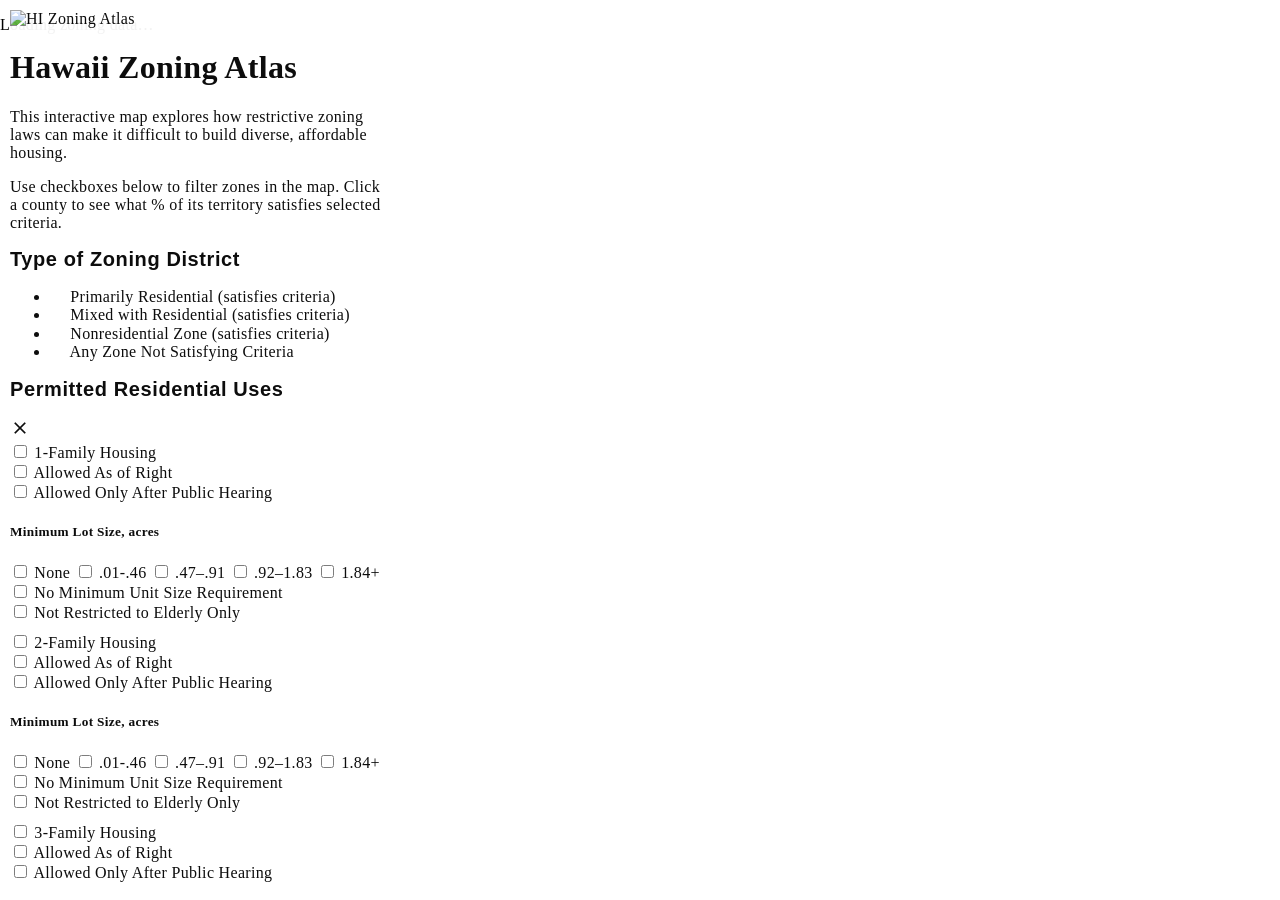
==== index.html @ 6c2a61c3 "Load map overlays only when they're turned on Also shows loading and error messages for the zoning d" ====
<!DOCTYPE html>
<html>

<head>
	<meta charset="utf-8" />
	<meta name="viewport" content="width=device-width, initial-scale=1.0" />
	<title>Hawaii Zoning Atlas</title>
	<meta name="description"
		content="This interactive map explores how restrictive zoning laws can make it difficult to build diverse, affordable housing." />
	<!--  mic drop -->

	<link rel="shortcut icon" type="image/png" href="favicon.png" />

	<link rel="stylesheet" href="https://unpkg.com/tachyons@4.12.0/css/tachyons.min.css" />
	<link rel="stylesheet" href="https://unpkg.com/leaflet@1.7.1/dist/leaflet.css" />
	<link rel="stylesheet" href="style.css" />

	<script src="https://code.jquery.com/jquery-3.5.1.min.js"></script>
	<script src="https://unpkg.com/leaflet@1.7.1/dist/leaflet.js"></script>
	<script src="scripts/leaflet-hash.js"></script>
	<script src="scripts/leaflet-pattern.js"></script>
	<script src="scripts/jquery.unserialize.js"></script>

	<!-- Driver.js for first-time tour -->
	<!-- Source: https://github.com/kamranahmedse/driver.js -->
	<script src="https://unpkg.com/driver.js@0.9.8/dist/driver.min.js"></script>
	<link rel="stylesheet" href="https://unpkg.com/driver.js@0.9.8/dist/driver.min.css"/>

	<!-- Load Esri Leaflet from CDN -->
	<script src="https://unpkg.com/esri-leaflet@2.5.2/dist/esri-leaflet.js"></script>

	<!-- Load Esri Leaflet Geocoder from CDN -->
	<link rel="stylesheet" href="https://unpkg.com/esri-leaflet-geocoder@2.3.3/dist/esri-leaflet-geocoder.css" />
	<script src="https://unpkg.com/esri-leaflet-geocoder@2.3.3/dist/esri-leaflet-geocoder.js"></script>

	<!-- Load Material icons -->
	<link href="https://fonts.googleapis.com/icon?family=Material+Icons" rel="stylesheet" />

	<!-- Typeface styling -->
	<link href="https://api.fontshare.com/v2/css?f[]=red-hat-display@700&f[]=zodiak@400&display=swap" rel="stylesheet">

	<!-- Google Analytics (gtag.js), set up in scripts/analytics.js -->
	<script src="scripts/analytics.js" defer></script>

	<script src="data/demographics.js"></script>
	<script src="scripts/map.js"></script>
</head>

<body>
	<div id="map" class="vw-100 vh-100"></div>

	<!-- Loading and error messages for the zoning data, announced to screen readers -->
	<p class="mapStatus" id="mapStatus" role="status">Loading zoning data…</p>

	<div class="pa3 shadow-1 dn bg-white" id="activeAreaCalculator"></div>

	<div id="sidebar" class="pa3 br1">
		<div id="HiZoningAtlas">
		<div class="cf">
			<img src="./img/hi-zoning-atlas-logo.png" style="height: 45px; width: auto" alt="HI Zoning Atlas" />
		</div>

		<h1 class="f3 mv2 black-90 dn">Hawaii Zoning Atlas</h1>

		<p class="f5 mv2">
			This interactive map explores how restrictive zoning laws can make it
			difficult to build diverse, affordable housing.
		</p>

		<p class="f6 mv2">
			Use checkboxes below to filter zones in the map. Click a county to see
			what % of its territory satisfies selected criteria.
		</p>

		<form id="form" class="f6 lh-title">
			<input type="hidden" name="townActive" value="" />

			<div id="TypeOfZoningDistrict">
				<h2 class="f5 mb1 black-40">Type of Zoning District</h2>

				<ul id="legend" class="list pl0 mt0">
					<li>
						<span class="square" title="R"></span> Primarily Residential
						<span class="black-40 i">(satisfies criteria)</span>
					</li>
					<li>
						<span class="square" title="M"></span> Mixed with Residential
						<span class="black-40 i">(satisfies criteria)</span>
					</li>
					<li>
						<span class="square" title="N"></span> Nonresidential Zone
						<span class="black-40 i">(satisfies criteria)</span>
					</li>
					<li>
						<span class="square" title="NS"></span> Any Zone Not Satisfying
						Criteria
					</li>
				</ul>
			</div>

			<div id="PermittedResidentialUses">
				<div class="cf mv1">
					<h2 class="f5 mv0 black-40 fl" id="PermittedResidentialUses">
						Permitted Residential Uses
					</h2>
					<span class="dib fr material-icons dim black-50 bg-light-gray br-100" id="resetFilters"
						title="Clear filters">clear</span>
				</div>

				<div class="filter-group">
					<label class="f5">
						<input type="checkbox" class="w1 h1 main-in-group" name="1F" value="" />
						<span>1-Family Housing</span>
					</label>

					<div class="pl1 subgroup dn pb2 bb b--black-10">
						<div class="at-least-one-checked pa1 br1">
							<label>
								<input type="checkbox" class="checked-by-default" name="1F" value="A" />
								Allowed As of Right
							</label>

							<br />

							<label>
								<input type="checkbox" class="checked-by-default" name="1F" value="AH" />
								Allowed Only After Public Hearing
							</label>
						</div>

						<h5 class="f6 mb0 mt2 black-80 pl1">Minimum Lot Size, acres</h5>
						<div class="at-least-one-checked pa1 br1">
							<label>
								<input type="checkbox" class="checked-by-default" name="1MLS" value="A" />
								None
							</label>

							<label>
								<input type="checkbox" class="checked-by-default" name="1MLS" value="B" />
								.01-.46
							</label>

							<label>
								<input type="checkbox" class="checked-by-default" name="1MLS" value="C" />
								.47–.91
							</label>

							<label>
								<input type="checkbox" class="checked-by-default" name="1MLS" value="D" />
								.92–1.83
							</label>

							<label>
								<input type="checkbox" class="checked-by-default" name="1MLS" value="E" />
								1.84+
							</label>
						</div>

						<div class="mt2 pa1">
							<label>
								<input type="checkbox" name="1MUS" value="0" />
								No Minimum Unit Size Requirement
							</label>

							<br />

							<label>
								<input type="checkbox" name="1E" value="No" />
								Not Restricted to Elderly Only
							</label>
						</div>
					</div>
				</div>

				<!-- 2-Family -->

				<div class="filter-group">
					<label class="f5">
						<input type="checkbox" name="2F" class="w1 h1 main-in-group" value="" />
						<span>2-Family Housing</span>
					</label>

					<div class="pl1 subgroup dn pb2 bb b--black-10">
						<div class="at-least-one-checked pa1 br1">
							<label>
								<input type="checkbox" class="checked-by-default" name="2F" value="A" />
								Allowed As of Right
							</label>

							<br />

							<label>
								<input type="checkbox" class="checked-by-default" name="2F" value="AH" />
								Allowed Only After Public Hearing
							</label>
						</div>

						<h5 class="f6 mb0 mt2 black-80 pl1">Minimum Lot Size, acres</h5>
						<div class="at-least-one-checked pa1 br1">
							<label>
								<input type="checkbox" class="checked-by-default" name="2MLS" value="A" />
								None
							</label>

							<label>
								<input type="checkbox" class="checked-by-default" name="2MLS" value="B" />
								.01-.46
							</label>

							<label>
								<input type="checkbox" class="checked-by-default" name="2MLS" value="C" />
								.47–.91
							</label>

							<label>
								<input type="checkbox" class="checked-by-default" name="2MLS" value="D" />
								.92–1.83
							</label>

							<label>
								<input type="checkbox" class="checked-by-default" name="2MLS" value="E" />
								1.84+
							</label>
						</div>

						<div class="mt2 pa1">
							<label>
								<input type="checkbox" name="2MUS" value="0" />
								No Minimum Unit Size Requirement
							</label>

							<br />

							<label>
								<input type="checkbox" name="2E" value="No" />
								Not Restricted to Elderly Only
							</label>
						</div>
					</div>
				</div>

				<!-- 3-Family -->

				<div class="filter-group">
					<label class="f5">
						<input type="checkbox" name="3F" class="w1 h1 main-in-group" value="" />
						<span>3-Family Housing</span>
					</label>

					<div class="pl1 subgroup dn pb2 bb b--black-10">
						<div class="at-least-one-checked pa1 br1">
							<label>
								<input type="checkbox" class="checked-by-default" name="3F" value="A" />
								Allowed As of Right
							</label>

							<br />

							<label>
								<input type="checkbox" class="checked-by-default" name="3F" value="AH" />
								Allowed Only After Public Hearing
							</label>
						</div>

						<h5 class="f6 mb0 mt2 black-80 pl1">Minimum Lot Size, acres</h5>
						<div class="at-least-one-checked pa1 br1">
							<label>
								<input type="checkbox" class="checked-by-default" name="3MLS" value="A" />
								None
							</label>

							<label>
								<input type="checkbox" class="checked-by-default" name="3MLS" value="B" />
								.01-.46
							</label>

							<label>
								<input type="checkbox" class="checked-by-default" name="3MLS" value="C" />
								.47–.91
							</label>

							<label>
								<input type="checkbox" class="checked-by-default" name="3MLS" value="D" />
								.92–1.83
							</label>

							<label>
								<input type="checkbox" class="checked-by-default" name="3MLS" value="E" />
								1.84+
							</label>
						</div>

						<div class="mt2 pa1">
							<label>
								<input type="checkbox" name="3MUS" value="0" />
								No Minimum Unit Size Requirement
							</label>

							<br />

							<label>
								<input type="checkbox" name="3E" value="No" />
								Not Restricted to Elderly Only
							</label>
						</div>
					</div>
				</div>

				<!-- 4+ Family -->

				<div class="filter-group">
					<label class="f5">
						<input type="checkbox" name="4F" class="w1 h1 main-in-group" value="" />
						<span>4+ Family Housing</span>
					</label>

					<div class="pl1 subgroup dn pb2 bb b--black-10">
						<div class="at-least-one-checked pa1 br1">
							<label>
								<input type="checkbox" class="checked-by-default" name="4F" value="A" />
								Allowed As of Right
							</label>

							<br />

							<label>
								<input type="checkbox" class="checked-by-default" name="4F" value="AH" />
								Allowed Only After Public Hearing
							</label>
						</div>

						<h5 class="f6 mb0 mt2 black-80 pl1">Minimum Lot Size, acres</h5>
						<div class="at-least-one-checked pa1 br1">
							<label>
								<input type="checkbox" class="checked-by-default" name="4MLS" value="A" />
								None
							</label>

							<label>
								<input type="checkbox" class="checked-by-default" name="4MLS" value="B" />
								.01-.46
							</label>

							<label>
								<input type="checkbox" class="checked-by-default" name="4MLS" value="C" />
								.47–.91
							</label>

							<label>
								<input type="checkbox" class="checked-by-default" name="4MLS" value="D" />
								.92–1.83
							</label>

							<label>
								<input type="checkbox" class="checked-by-default" name="4MLS" value="E" />
								1.84+
							</label>
						</div>

						<div class="mt2 pa1">
							<label>
								<input type="checkbox" name="4MUS" value="0" />
								No Minimum Unit Size Requirement
							</label>

							<br />

							<label>
								<input type="checkbox" name="4E" value="No" />
								Not Restricted to Elderly Only
							</label>
						</div>
					</div>
				</div>

				<div class="filter-group">
					<label class="f5">
						<input type="checkbox" class="w1 h1 main-in-group" name="AD" value="" />
						<span>Accessory Dwelling Units</span>
					</label>

					<div class="pl1 subgroup dn pb2 bb b--black-10">
						<div class="at-least-one-checked pa1 br1">
							<label>
								<input type="checkbox" class="checked-by-default" name="AD" value="A" />
								Allowed As of Right
							</label>

							<br />

							<label>
								<input type="checkbox" class="checked-by-default" name="AD" value="AH" />
								Allowed Only After Public Hearing
							</label>
						</div>

						<h5 class="f6 mb0 mt2 black-80 pl1">Occupancy Requirements</h5>
						<div class="ph1">
							<label>
								<input type="checkbox" name="AOwn" value="No" /> Allows
								Non-Owner Occupancy
							</label>
							<br />

							<label>
								<input type="checkbox" name="AFam" value="No" /> Allows
								Non-Family/Non-Employees
							</label>
							<br />

							<label>
								<input type="checkbox" name="ARent" value="No" /> Allows
								Renters
							</label>
							<br />

							<label>
								<input type="checkbox" name="AEld" value="No" /> Not
								Restricted to Elderly Only
							</label>
						</div>

						<h5 class="f6 mb0 mt2 black-80 pl1">Physical Requirements</h5>
						<div class="ph1">
							<label>
								<input type="checkbox" name="APrim" value="No" /> Not
								Restricted to Primary Structure
							</label>
							<br />

							<label>
								<input type="checkbox" name="ASize" value="No" /> No Maximum
								Size Limitation
							</label>
						</div>
					</div>
				</div>
			</div>

			<div id="Overlays">
				<h2 class="f5 mb1 black-40">Overlays</h2>
				<!-- Overlay loading and error messages, announced to screen readers -->
				<p class="overlayStatus" id="overlayStatus" role="status"></p>

				<label class="f5"
					title="Includes ponds, lakes, oceans, swamps, and the area covered by large rivers, streams, and/or canals. Data from USG National Hydrography Dataset-Hawaii.">
					<input type="checkbox" class="h1 w1 main-in-group" name="Overlay" value="hydro" />
					Waterways
				</label>

				<br />

				<label class="f5" title="Federal Government Owned Lands">
					<input type="checkbox" class="h1 w1 main-in-group" name="Overlay" value="federal" />
					Federal Lands
				</label>

				<br />

				<label class="f5" title="State Government Land Ownership">
					<input type="checkbox" class="h1 w1 main-in-group" name="Overlay" value="state" />
					State Lands
				</label>

				<br />

				<label class="f5"
					title="DHHL Lands are lands held in trust by the State of Hawaii for the benefit of Native Hawaiians. Data from DHHL.">
					<input type="checkbox" class="h1 w1 main-in-group" name="Overlay" value="DHHL" />
					DHHL Lands
				</label>

				<!-- <br /> -->

				<!-- <label class="f5" title="">
						<input
							type="checkbox"
							class="h1 w1 main-in-group"
							name="Overlay"
							value="sewer"
						/>
						Sewer Service Areas
					</label> -->

				<div class="filter-group">
					<label class="f5">
						<input type="checkbox" class="h1 w1 main-in-group" name="Overlay" value="transit" />
						Transit Stations (Rail)
					</label>

					<div class="pl1 dn subgroup pb2 bb b--black-10">
						<span class="f6 black-50 ml3 pl1 i">Circles represent 0.5-mile radius</span>
					</div>
				</div>
	
				<label class="f5"
					title="House">
					<input type="checkbox" class="h1 w1 main-in-group" name="Overlay" value="house" />
					House District
				</label>

				<br />

				<label class="f5" 
					title="Senate">
          <input type="checkbox" class="h1 w1 main-in-group" name="Overlay"
          value="senate" />
          Senate Districts
        </label>		

			<div id="ZoneOpacity">
				<h2 class="f5 mb1 black-40">Zone Opacity</h2>
				<input type="range" min="1" max="100" value="90" name="opacity" />
			</div>
		</form>

		<p class="black-40 f6 mb0">
			This map was created to support the
			<a href="http://www.zoningatlas.org/" class="link dim black-50 underline" target="_blank">National Zoning
				Atlas</a>
			movement, with support from
			<a href="https://codewithaloha.org/" class="link dim black-50 underline" target="_blank">Code with
				Aloha</a>,
			Faith Action, and the
			<a href="https://www.mercatus.org" class="link dim black-50 underline" target="_blank">Mercatus Center</a>.
		</p>
		<p class="black-40 f6 mb0">
			Data and code hosted open-source on <a href="https://github.com/CodeWithAloha/Hawaii-Zoning-Atlas"
				class="link dim black-50 underline" target="_blank">GitHub</a>.
		</p>
		</div>
	</div>
</body>
</html>
---- style.css ----
body {
  padding: 0;
  margin: 0;
  font-family: 'Zodiak', serif;
  font-size: 16px;
  letter-spacing: 0.02em;
}
/* html, body, #map {
  height: 100%;
  width: 100vw;
} */

h2 {
  font-family: 'Red Hat Display', sans-serif;
  font-size: 20px;
  letter-spacing: 0.03em;
}

#sidebar {
  z-index: 999 !important;
  position: absolute;
  width: 380px;
  max-height: calc(100vh - 20px);
  overflow-y: scroll;
  background-color: white;
  top: 10px;
  left: 10px;
  opacity: 0.95;
}

@media screen and (max-width: 600px) {
  #sidebar {
    display: none;
  }
}


.leaflet-control-layers .driver-fix-stacking {
  z-index: 999 !important;
}

.square {
  height: 16px;
  width: 16px;
  display: inline-block;
  border-radius: 2px;
  vertical-align: middle;
}

.leaflet-interactive:hover {
  opacity: 0.8;
}

label {
  cursor: pointer;
}

label:hover {
  opacity: 0.8;
}

.subgroup {
  margin-bottom: 10px;
}

.main-in-group:checked ~ span {
  font-weight: bold;
  color: rgba(0,0,0,0.8);
}

hr {
  border-top: 1px solid #333;
  border-bottom: 0;
}

#activeAreaCalculator {
  position: absolute;
  top: 10px;
  width: 340px;
  margin-left: -170px;
  left: 50%;
  z-index: 999;
  font-size: 0.95em;
}

/* Row of county stats under the area calculation */
.areaStats {
  display: flex;
  font-size: 13px;
}

/* Two classes so this outranks the 24px in Google's .material-icons rule */
.areaStats .statIcon {
  font-size: 16px;
}

.leaflet-control-layers-expanded {
  border: 1px solid white;
  border-radius: 2px;
}

#resetFilters {
  cursor: pointer;
  font-size: 20px;
}

.leaflet-tooltip {
  width: 230px;
  white-space: normal !important;
}

/* Tooltip title */
.t-t {
  margin: 0;
  padding: 0;
  color: rgba(0,0,0,0.5);
  font-size: 1em;
}

.t-t:not(:first-child) {
  margin-top: 5px;
}

#driver-popover-item {
  max-width: 450px !important;
}

#driver-popover-item * {
  font-family: 'Zodiak', serif !important;
  font-size: 16px !important;
  letter-spacing: 0.02em;
}

.bb-dotted {
  border-bottom: 1px dotted #333;
}
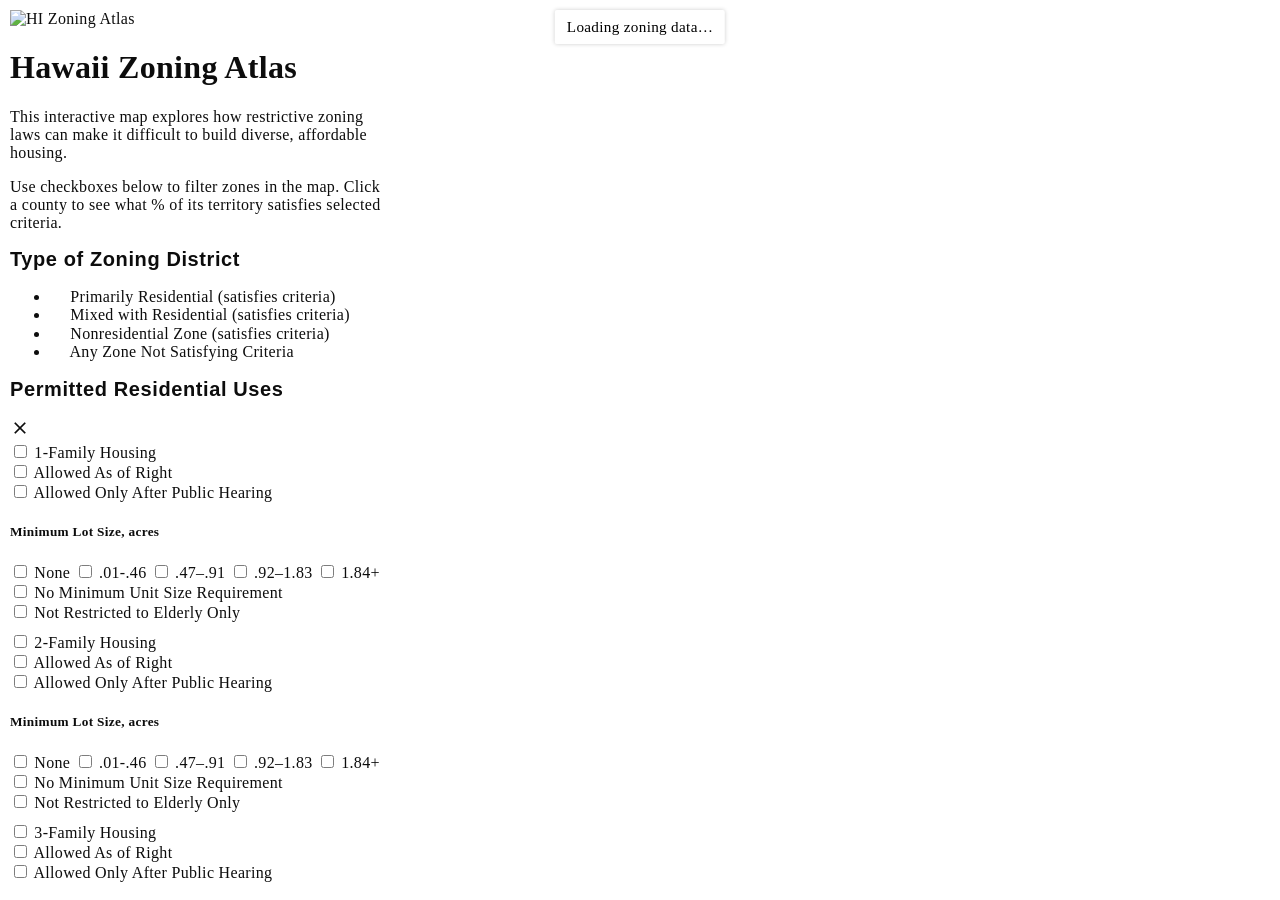
==== commit 02730070: "Show the House and Senate districts when the map opens Co-Authored-By: Claude Opus 5.5 <noreply@anth" ====
--- a/index.html
+++ b/index.html
@@ -495,7 +495,7 @@
 	
 				<label class="f5"
 					title="House">
-					<input type="checkbox" class="h1 w1 main-in-group" name="Overlay" value="house" />
+					<input type="checkbox" class="h1 w1 main-in-group" name="Overlay" value="house" checked/>
 					House District
 				</label>
 
@@ -504,7 +504,8 @@
 				<label class="f5" 
 					title="Senate">
           <input type="checkbox" class="h1 w1 main-in-group" name="Overlay"
-          value="senate" />
+          value="senate" 
+		  checked/>
           Senate Districts
         </label>		
 
--- a/style.css
+++ b/style.css
@@ -94,6 +94,40 @@
   font-size: 16px;
 }
 
+/* Loading and error message at the top of the map */
+.mapStatus {
+  position: absolute;
+  top: 10px;
+  left: 50%;
+  transform: translateX(-50%);
+  z-index: 999;
+  margin: 0;
+  padding: 8px 12px;
+  background-color: white;
+  border-radius: 2px;
+  box-shadow: 0 0 4px rgba(0, 0, 0, 0.2);
+  font-size: 0.95em;
+}
+
+/* With nothing to say, the box disappears. The element stays on the page
+   because screen readers watch it for changes. */
+.mapStatus:empty {
+  padding: 0;
+  box-shadow: none;
+}
+
+/* Loading and error line under the Overlays heading */
+.overlayStatus {
+  margin: 0;
+  font-size: 14px;
+  color: rgba(0, 0, 0, 0.7);
+}
+
+/* Error text, 7.3:1 contrast on white */
+.statusError {
+  color: #b00020;
+}
+
 .leaflet-control-layers-expanded {
   border: 1px solid white;
   border-radius: 2px;
@@ -119,6 +153,39 @@
 
 .t-t:not(:first-child) {
   margin-top: 5px;
+}
+
+/* House and Senate district labels. They ignore the mouse (Leaflet tooltips
+   do by default), so clicks still reach the zones underneath. The !important
+   beats the zone tooltips' white-space rule above. */
+.leaflet-tooltip.districtLabel {
+  width: auto;
+  white-space: nowrap !important;
+  padding: 1px 6px;
+  border: 1px solid rgba(0, 0, 0, 0.35);
+  border-radius: 9px;
+  box-shadow: none;
+  color: black;
+  font-size: 12px;
+  font-weight: bold;
+  line-height: 1.4;
+}
+
+/* Filled with each overlay's line color: black text is 6.8:1 on the pink
+   and 18:1 on the yellow */
+.leaflet-tooltip.houseLabel {
+  background-color: #e06aaa;
+}
+
+.leaflet-tooltip.senateLabel {
+  background-color: #f8f807;
+}
+
+/* Hidden while the label has no room on screen (see updateDistrictLabels).
+   visibility, not display: Leaflet centers each label using its size, and a
+   display: none label has no size, so it would drift off its spot. */
+.leaflet-tooltip.districtLabelHidden {
+  visibility: hidden;
 }
 
 #driver-popover-item {
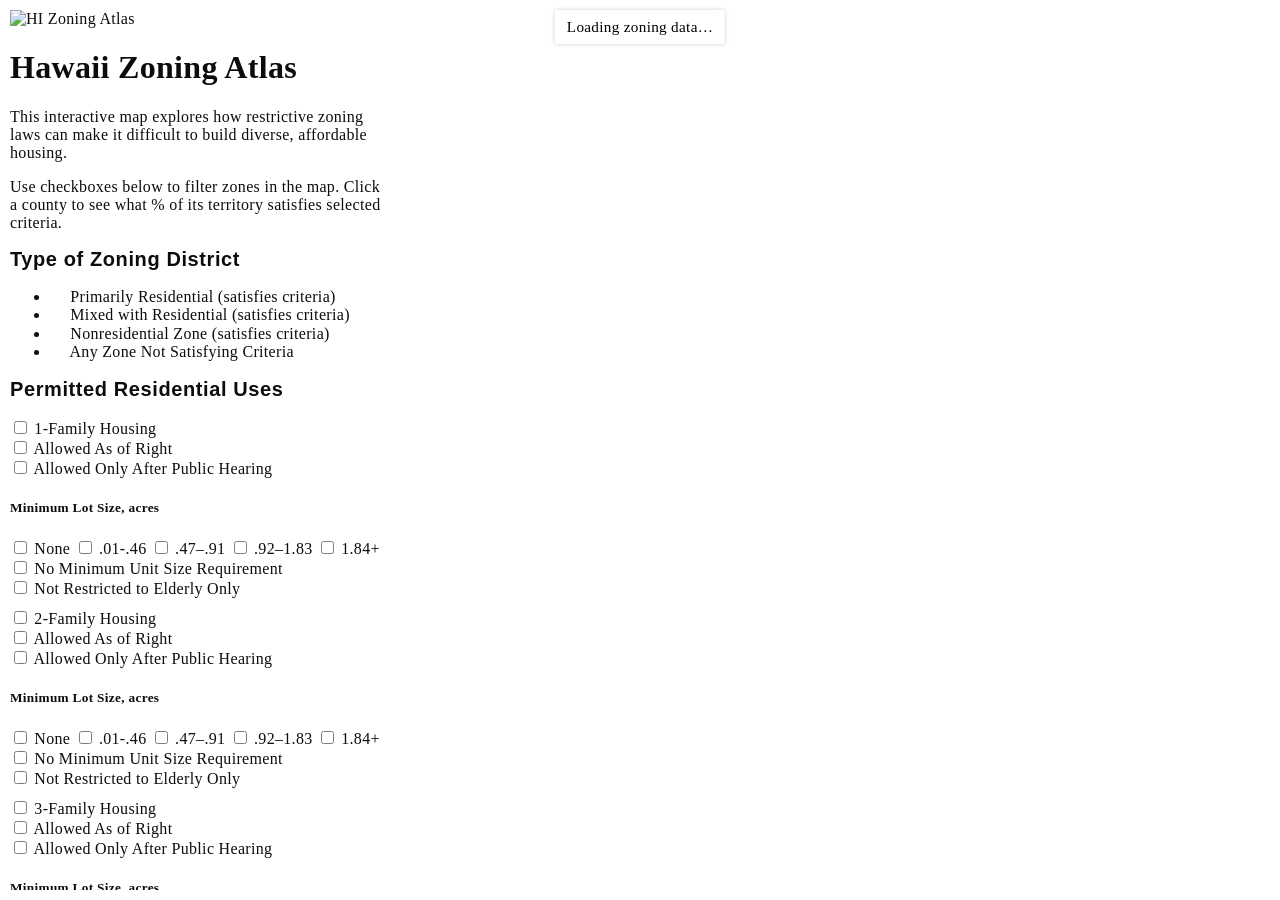
==== commit 835e14f6: "Make Clear filters a real button the keyboard can reach Co-Authored-By: Claude Opus 5.5 <noreply@ant" ====
--- a/index.html
+++ b/index.html
@@ -103,8 +103,9 @@
 					<h2 class="f5 mv0 black-40 fl" id="PermittedResidentialUses">
 						Permitted Residential Uses
 					</h2>
-					<span class="dib fr material-icons dim black-50 bg-light-gray br-100" id="resetFilters"
-						title="Clear filters">clear</span>
+					<!-- Shown while a housing filter or a county is active (see updateResetButton) -->
+					<button type="button" class="fr pa0 bn material-icons dim black-50 bg-light-gray br-100" id="resetFilters"
+						title="Clear filters" aria-label="Clear filters" hidden>clear</button>
 				</div>
 
 				<div class="filter-group">
--- a/style.css
+++ b/style.css
@@ -1,3 +1,12 @@
+:root {
+  /* Phone layout (see Media queries): the map's share of the screen, and the
+     gap between floating boxes and the screen edge */
+  --phoneMapHeight: 55dvh;
+  --phoneGap: 8px;
+  /* Leaflet's zoom buttons plus a gap, so boxes along the top stop short of them */
+  --zoomButtonsClearance: 54px;
+}
+
 body {
   padding: 0;
   margin: 0;
@@ -28,13 +37,6 @@
   opacity: 0.95;
 }
 
-@media screen and (max-width: 600px) {
-  #sidebar {
-    display: none;
-  }
-}
-
-
 .leaflet-control-layers .driver-fix-stacking {
   z-index: 999 !important;
 }
@@ -136,6 +138,12 @@
 #resetFilters {
   cursor: pointer;
   font-size: 20px;
+}
+
+/* Google's .material-icons rule sets display: inline-block, which would beat
+   the hidden attribute (see updateResetButton) */
+#resetFilters[hidden] {
+  display: none;
 }
 
 .leaflet-tooltip {
@@ -200,4 +208,84 @@
 
 .bb-dotted {
   border-bottom: 1px dotted #333;
+}
+
+/**************************************************************
+Media queries
+***************************************************************/
+
+/* Phones: the map takes the top of the screen, and the sidebar becomes a
+   panel underneath it with its own scrolling. initMap() uses the same 600px
+   breakpoint to start phones zoomed out. */
+@media screen and (max-width: 600px) {
+  #map {
+    height: var(--phoneMapHeight);
+  }
+
+  #sidebar {
+    top: var(--phoneMapHeight);
+    left: 0;
+    width: 100%;
+    height: calc(100dvh - var(--phoneMapHeight));
+    max-height: none;
+    border-radius: 0;
+    opacity: 1;
+    box-shadow: 0 -2px 6px rgba(0, 0, 0, 0.2);
+  }
+
+  /* Across the top of the map, clear of the zoom buttons */
+  #activeAreaCalculator {
+    left: var(--phoneGap);
+    right: var(--zoomButtonsClearance);
+    width: auto;
+    margin-left: 0;
+  }
+
+  /* Two classes to match Leaflet's own rule, which this file loads after */
+  .leaflet-container .leaflet-control-attribution {
+    font-size: 10px;
+  }
+
+  /* There's no room beside the sidebar for the tour's popovers, so each one
+     sits across the top of the screen and scrolls when it's long. The
+     !important beats the position Driver.js sets inline. */
+  #driver-popover-item {
+    top: var(--phoneGap) !important;
+    right: var(--phoneGap) !important;
+    bottom: auto !important;
+    left: var(--phoneGap) !important;
+    min-width: 0 !important;
+    max-width: none !important;
+    max-height: calc(100dvh - 2 * var(--phoneGap));
+    overflow-y: auto;
+  }
+
+  /* The popover's arrow would point at the wrong place. driver.min.css loads
+     after this file, hence the !important */
+  #driver-popover-item .driver-popover-tip {
+    display: none !important;
+  }
+}
+
+/* Tablets and phones held sideways: below 1140px wide, the centered area
+   panel would slide under the sidebar, so it sits beside it instead. 400px
+   is the sidebar's 10px offset, its 380px width, and a 10px gap. */
+@media screen and (min-width: 601px) and (max-width: 1139px) {
+  #activeAreaCalculator {
+    left: 400px;
+    right: var(--zoomButtonsClearance);
+    width: auto;
+    margin-left: 0;
+  }
+}
+
+@media (prefers-reduced-motion: reduce) {
+  *,
+  *::before,
+  *::after {
+    animation-duration: 0.01ms !important;
+    animation-iteration-count: 1 !important;
+    transition-duration: 0.01ms !important;
+    scroll-behavior: auto !important;
+  }
 }
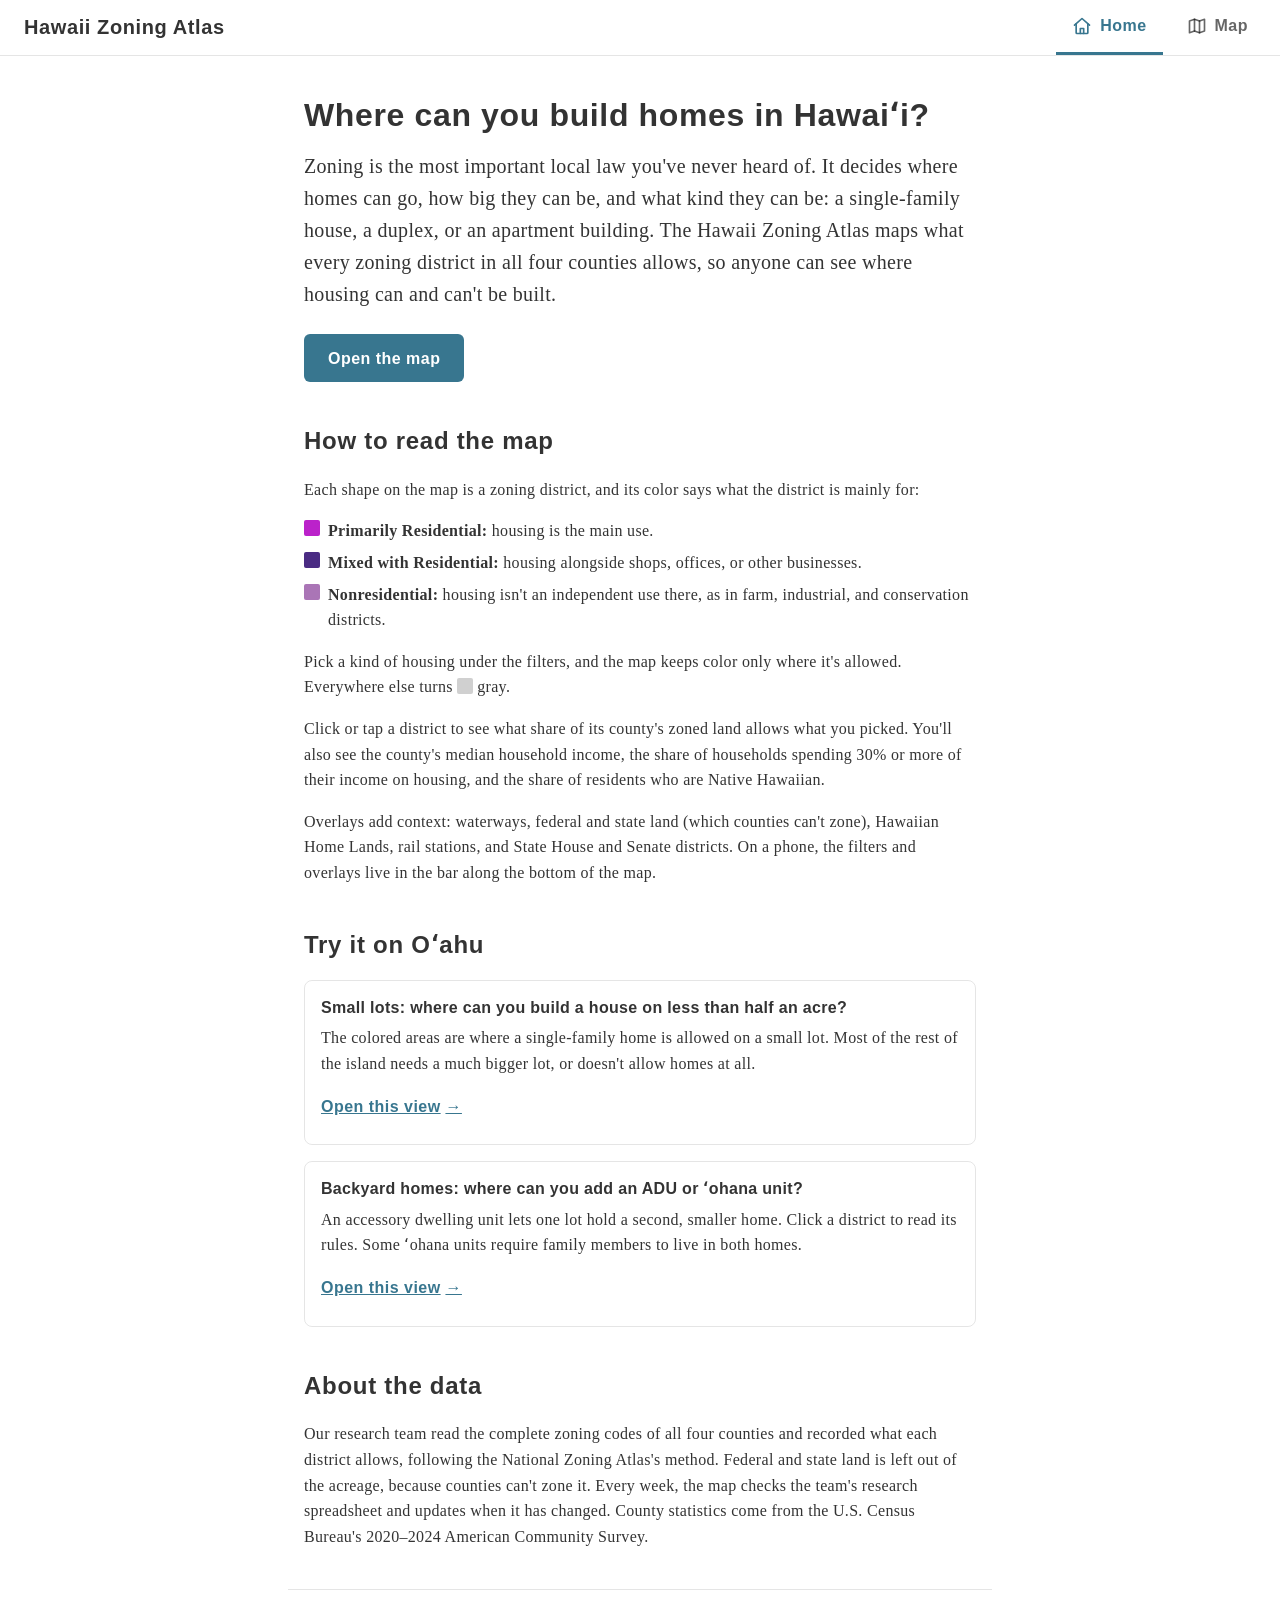
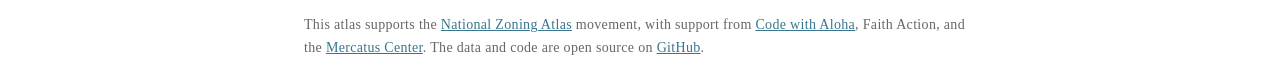
==== commit 7bc94385: "Add a Home page that explains how to read the map Co-Authored-By: Claude Opus 5.5 <noreply@anthropic" ====
--- a/index.html
+++ b/index.html
@@ -1,536 +1,156 @@
 <!DOCTYPE html>
-<html>
+<html lang="en">
 
 <head>
 	<meta charset="utf-8" />
 	<meta name="viewport" content="width=device-width, initial-scale=1.0" />
 	<title>Hawaii Zoning Atlas</title>
 	<meta name="description"
-		content="This interactive map explores how restrictive zoning laws can make it difficult to build diverse, affordable housing." />
-	<!--  mic drop -->
+		content="See where Hawaiʻi's zoning allows each kind of housing, district by district, across all four counties." />
 
-	<link rel="shortcut icon" type="image/png" href="favicon.png" />
+	<!-- Old links to the map (/#zoom/lat/lng…) go to /map/ before this page draws -->
+	<script src="/scripts/home.js"></script>
 
-	<link rel="stylesheet" href="https://unpkg.com/tachyons@4.12.0/css/tachyons.min.css" />
-	<link rel="stylesheet" href="https://unpkg.com/leaflet@1.7.1/dist/leaflet.css" />
-	<link rel="stylesheet" href="style.css" />
-
-	<script src="https://code.jquery.com/jquery-3.5.1.min.js"></script>
-	<script src="https://unpkg.com/leaflet@1.7.1/dist/leaflet.js"></script>
-	<script src="scripts/leaflet-hash.js"></script>
-	<script src="scripts/leaflet-pattern.js"></script>
-	<script src="scripts/jquery.unserialize.js"></script>
-
-	<!-- Driver.js for first-time tour -->
-	<!-- Source: https://github.com/kamranahmedse/driver.js -->
-	<script src="https://unpkg.com/driver.js@0.9.8/dist/driver.min.js"></script>
-	<link rel="stylesheet" href="https://unpkg.com/driver.js@0.9.8/dist/driver.min.css"/>
-
-	<!-- Load Esri Leaflet from CDN -->
-	<script src="https://unpkg.com/esri-leaflet@2.5.2/dist/esri-leaflet.js"></script>
-
-	<!-- Load Esri Leaflet Geocoder from CDN -->
-	<link rel="stylesheet" href="https://unpkg.com/esri-leaflet-geocoder@2.3.3/dist/esri-leaflet-geocoder.css" />
-	<script src="https://unpkg.com/esri-leaflet-geocoder@2.3.3/dist/esri-leaflet-geocoder.js"></script>
-
-	<!-- Load Material icons -->
-	<link href="https://fonts.googleapis.com/icon?family=Material+Icons" rel="stylesheet" />
-
-	<!-- Typeface styling -->
+	<link rel="shortcut icon" type="image/png" href="/favicon.png" />
 	<link href="https://api.fontshare.com/v2/css?f[]=red-hat-display@700&f[]=zodiak@400&display=swap" rel="stylesheet">
+	<link rel="stylesheet" href="/style.css" />
 
 	<!-- Google Analytics (gtag.js), set up in scripts/analytics.js -->
-	<script src="scripts/analytics.js" defer></script>
-
-	<script src="data/demographics.js"></script>
-	<script src="scripts/map.js"></script>
+	<script src="/scripts/analytics.js" defer></script>
 </head>
 
-<body>
-	<div id="map" class="vw-100 vh-100"></div>
+<body class="homeBody">
+	<!-- Phones: the brand at the top. Wider screens show it in the top bar instead. -->
+	<header class="siteHeader">
+		<a class="siteBrand" href="/">
+			<img class="siteLogo" src="/img/hi-zoning-atlas-logo.png" alt="" />
+			Hawaii Zoning Atlas
+		</a>
+	</header>
 
-	<!-- Loading and error messages for the zoning data, announced to screen readers -->
-	<p class="mapStatus" id="mapStatus" role="status">Loading zoning data…</p>
+	<!-- Home · Map: a bottom tab bar on phones, the top bar on wider screens.
+	     The same markup is in map/index.html. -->
+	<nav class="tabBar" aria-label="Main">
+		<a class="tabBarBrand" href="/">
+			<img class="tabBarLogo" src="/img/hi-zoning-atlas-logo.png" alt="" />
+			Hawaii Zoning Atlas
+		</a>
+		<ul class="tabList">
+			<li>
+				<a class="tabLink" href="/" aria-current="page">
+					<svg class="tabIcon" viewBox="0 0 24 24" fill="none" stroke="currentColor" stroke-width="2" stroke-linecap="round" stroke-linejoin="round" aria-hidden="true">
+						<path d="m3 11 9-8 9 8" />
+						<path d="M5 9.5V20a1 1 0 0 0 1 1h12a1 1 0 0 0 1-1V9.5" />
+						<path d="M10 21v-6h4v6" />
+					</svg>
+					<span>Home</span>
+				</a>
+			</li>
+			<li>
+				<a class="tabLink" href="/map/">
+					<svg class="tabIcon" viewBox="0 0 24 24" fill="none" stroke="currentColor" stroke-width="2" stroke-linecap="round" stroke-linejoin="round" aria-hidden="true">
+						<path d="M9 4 3 6v14l6-2 6 2 6-2V4l-6 2-6-2z" />
+						<path d="M9 4v14" />
+						<path d="M15 6v14" />
+					</svg>
+					<span>Map</span>
+				</a>
+			</li>
+		</ul>
+	</nav>
 
-	<div class="pa3 shadow-1 dn bg-white" id="activeAreaCalculator"></div>
+	<main class="homePage">
+		<section class="homeHero">
+			<h1 class="homeTitle">Where can you build homes in Hawaiʻi?</h1>
+			<p class="homeLead">
+				Zoning is the most important local law you've never heard of. It decides where homes can go, how big
+				they can be, and what kind they can be: a single-family house, a duplex, or an apartment building. The
+				Hawaii Zoning Atlas maps what every zoning district in all four counties allows, so anyone can see where
+				housing can and can't be built.
+			</p>
+			<a class="buttonLink" href="/map/">Open the map</a>
+		</section>
 
-	<div id="sidebar" class="pa3 br1">
-		<div id="HiZoningAtlas">
-		<div class="cf">
-			<img src="./img/hi-zoning-atlas-logo.png" style="height: 45px; width: auto" alt="HI Zoning Atlas" />
-		</div>
+		<section class="homeSection" aria-labelledby="readTheMap">
+			<h2 id="readTheMap">How to read the map</h2>
+			<p>Each shape on the map is a zoning district, and its color says what the district is mainly for:</p>
+			<ul class="zoneKey">
+				<li>
+					<span class="zoneSwatch zoneSwatchResidential"></span>
+					<span><strong>Primarily Residential:</strong> housing is the main use.</span>
+				</li>
+				<li>
+					<span class="zoneSwatch zoneSwatchMixed"></span>
+					<span><strong>Mixed with Residential:</strong> housing alongside shops, offices, or other businesses.</span>
+				</li>
+				<li>
+					<span class="zoneSwatch zoneSwatchNonresidential"></span>
+					<span><strong>Nonresidential:</strong> housing isn't an independent use there, as in farm, industrial,
+						and conservation districts.</span>
+				</li>
+			</ul>
+			<p>
+				Pick a kind of housing under the filters, and the map keeps color only where it's allowed. Everywhere
+				else turns <span class="zoneSwatch zoneSwatchNotSatisfying"></span>gray.
+			</p>
+			<p>
+				Click or tap a district to see what share of its county's zoned land allows what you picked. You'll also
+				see the county's median household income, the share of households spending 30% or more of their income
+				on housing, and the share of residents who are Native Hawaiian.
+			</p>
+			<p>
+				Overlays add context: waterways, federal and state land (which counties can't zone), Hawaiian Home Lands,
+				rail stations, and State House and Senate districts. On a phone, the filters and overlays live in the bar
+				along the bottom of the map.
+			</p>
+		</section>
 
-		<h1 class="f3 mv2 black-90 dn">Hawaii Zoning Atlas</h1>
+		<section class="homeSection" aria-labelledby="tryIt">
+			<h2 id="tryIt">Try it on Oʻahu</h2>
+			<ul class="tryList">
+				<li class="tryCard">
+					<h3>Small lots: where can you build a house on less than half an acre?</h3>
+					<p>
+						The colored areas are where a single-family home is allowed on a small lot. Most of the rest of the
+						island needs a much bigger lot, or doesn't allow homes at all.
+					</p>
+					<!-- 1-Family Housing on, with only the two smallest lot sizes: none and .01–.46 acres -->
+					<a class="tryLink" href="/map/#10/21.47/-157.97/1F=&amp;1F=A&amp;1F=AH&amp;1MLS=A&amp;1MLS=B">Open this view <span aria-hidden="true">&rarr;</span></a>
+				</li>
+				<li class="tryCard">
+					<h3>Backyard homes: where can you add an ADU or ʻohana unit?</h3>
+					<p>
+						An accessory dwelling unit lets one lot hold a second, smaller home. Click a district to read its
+						rules. Some ʻohana units require family members to live in both homes.
+					</p>
+					<!-- Accessory Dwelling Units on, allowed as of right or after a public hearing -->
+					<a class="tryLink" href="/map/#10/21.47/-157.97/AD=&amp;AD=A&amp;AD=AH">Open this view <span aria-hidden="true">&rarr;</span></a>
+				</li>
+			</ul>
+		</section>
 
-		<p class="f5 mv2">
-			This interactive map explores how restrictive zoning laws can make it
-			difficult to build diverse, affordable housing.
+		<section class="homeSection" aria-labelledby="aboutData">
+			<h2 id="aboutData">About the data</h2>
+			<p>
+				Our research team read the complete zoning codes of all four counties and recorded what each district
+				allows, following the National Zoning Atlas's method. Federal and state land is left out of the acreage,
+				because counties can't zone it. Every week, the map checks the team's research spreadsheet and updates
+				when it has changed. County statistics come from the U.S. Census Bureau's 2020–2024 American Community
+				Survey.
+			</p>
+		</section>
+	</main>
+
+	<footer class="homeFooter">
+		<p>
+			This atlas supports the <a href="https://www.zoningatlas.org/" target="_blank" rel="noopener">National
+				Zoning Atlas</a> movement, with support from
+			<a href="https://codewithaloha.org/" target="_blank" rel="noopener">Code with Aloha</a>, Faith Action, and
+			the <a href="https://www.mercatus.org" target="_blank" rel="noopener">Mercatus Center</a>. The data and code
+			are open source on
+			<a href="https://github.com/boobeh123/HawaiiZoningAtlas" target="_blank" rel="noopener">GitHub</a>.
 		</p>
+	</footer>
+</body>
 
-		<p class="f6 mv2">
-			Use checkboxes below to filter zones in the map. Click a county to see
-			what % of its territory satisfies selected criteria.
-		</p>
-
-		<form id="form" class="f6 lh-title">
-			<input type="hidden" name="townActive" value="" />
-
-			<div id="TypeOfZoningDistrict">
-				<h2 class="f5 mb1 black-40">Type of Zoning District</h2>
-
-				<ul id="legend" class="list pl0 mt0">
-					<li>
-						<span class="square" title="R"></span> Primarily Residential
-						<span class="black-40 i">(satisfies criteria)</span>
-					</li>
-					<li>
-						<span class="square" title="M"></span> Mixed with Residential
-						<span class="black-40 i">(satisfies criteria)</span>
-					</li>
-					<li>
-						<span class="square" title="N"></span> Nonresidential Zone
-						<span class="black-40 i">(satisfies criteria)</span>
-					</li>
-					<li>
-						<span class="square" title="NS"></span> Any Zone Not Satisfying
-						Criteria
-					</li>
-				</ul>
-			</div>
-
-			<div id="PermittedResidentialUses">
-				<div class="cf mv1">
-					<h2 class="f5 mv0 black-40 fl" id="PermittedResidentialUses">
-						Permitted Residential Uses
-					</h2>
-					<!-- Shown while a housing filter or a county is active (see updateResetButton) -->
-					<button type="button" class="fr pa0 bn material-icons dim black-50 bg-light-gray br-100" id="resetFilters"
-						title="Clear filters" aria-label="Clear filters" hidden>clear</button>
-				</div>
-
-				<div class="filter-group">
-					<label class="f5">
-						<input type="checkbox" class="w1 h1 main-in-group" name="1F" value="" />
-						<span>1-Family Housing</span>
-					</label>
-
-					<div class="pl1 subgroup dn pb2 bb b--black-10">
-						<div class="at-least-one-checked pa1 br1">
-							<label>
-								<input type="checkbox" class="checked-by-default" name="1F" value="A" />
-								Allowed As of Right
-							</label>
-
-							<br />
-
-							<label>
-								<input type="checkbox" class="checked-by-default" name="1F" value="AH" />
-								Allowed Only After Public Hearing
-							</label>
-						</div>
-
-						<h5 class="f6 mb0 mt2 black-80 pl1">Minimum Lot Size, acres</h5>
-						<div class="at-least-one-checked pa1 br1">
-							<label>
-								<input type="checkbox" class="checked-by-default" name="1MLS" value="A" />
-								None
-							</label>
-
-							<label>
-								<input type="checkbox" class="checked-by-default" name="1MLS" value="B" />
-								.01-.46
-							</label>
-
-							<label>
-								<input type="checkbox" class="checked-by-default" name="1MLS" value="C" />
-								.47–.91
-							</label>
-
-							<label>
-								<input type="checkbox" class="checked-by-default" name="1MLS" value="D" />
-								.92–1.83
-							</label>
-
-							<label>
-								<input type="checkbox" class="checked-by-default" name="1MLS" value="E" />
-								1.84+
-							</label>
-						</div>
-
-						<div class="mt2 pa1">
-							<label>
-								<input type="checkbox" name="1MUS" value="0" />
-								No Minimum Unit Size Requirement
-							</label>
-
-							<br />
-
-							<label>
-								<input type="checkbox" name="1E" value="No" />
-								Not Restricted to Elderly Only
-							</label>
-						</div>
-					</div>
-				</div>
-
-				<!-- 2-Family -->
-
-				<div class="filter-group">
-					<label class="f5">
-						<input type="checkbox" name="2F" class="w1 h1 main-in-group" value="" />
-						<span>2-Family Housing</span>
-					</label>
-
-					<div class="pl1 subgroup dn pb2 bb b--black-10">
-						<div class="at-least-one-checked pa1 br1">
-							<label>
-								<input type="checkbox" class="checked-by-default" name="2F" value="A" />
-								Allowed As of Right
-							</label>
-
-							<br />
-
-							<label>
-								<input type="checkbox" class="checked-by-default" name="2F" value="AH" />
-								Allowed Only After Public Hearing
-							</label>
-						</div>
-
-						<h5 class="f6 mb0 mt2 black-80 pl1">Minimum Lot Size, acres</h5>
-						<div class="at-least-one-checked pa1 br1">
-							<label>
-								<input type="checkbox" class="checked-by-default" name="2MLS" value="A" />
-								None
-							</label>
-
-							<label>
-								<input type="checkbox" class="checked-by-default" name="2MLS" value="B" />
-								.01-.46
-							</label>
-
-							<label>
-								<input type="checkbox" class="checked-by-default" name="2MLS" value="C" />
-								.47–.91
-							</label>
-
-							<label>
-								<input type="checkbox" class="checked-by-default" name="2MLS" value="D" />
-								.92–1.83
-							</label>
-
-							<label>
-								<input type="checkbox" class="checked-by-default" name="2MLS" value="E" />
-								1.84+
-							</label>
-						</div>
-
-						<div class="mt2 pa1">
-							<label>
-								<input type="checkbox" name="2MUS" value="0" />
-								No Minimum Unit Size Requirement
-							</label>
-
-							<br />
-
-							<label>
-								<input type="checkbox" name="2E" value="No" />
-								Not Restricted to Elderly Only
-							</label>
-						</div>
-					</div>
-				</div>
-
-				<!-- 3-Family -->
-
-				<div class="filter-group">
-					<label class="f5">
-						<input type="checkbox" name="3F" class="w1 h1 main-in-group" value="" />
-						<span>3-Family Housing</span>
-					</label>
-
-					<div class="pl1 subgroup dn pb2 bb b--black-10">
-						<div class="at-least-one-checked pa1 br1">
-							<label>
-								<input type="checkbox" class="checked-by-default" name="3F" value="A" />
-								Allowed As of Right
-							</label>
-
-							<br />
-
-							<label>
-								<input type="checkbox" class="checked-by-default" name="3F" value="AH" />
-								Allowed Only After Public Hearing
-							</label>
-						</div>
-
-						<h5 class="f6 mb0 mt2 black-80 pl1">Minimum Lot Size, acres</h5>
-						<div class="at-least-one-checked pa1 br1">
-							<label>
-								<input type="checkbox" class="checked-by-default" name="3MLS" value="A" />
-								None
-							</label>
-
-							<label>
-								<input type="checkbox" class="checked-by-default" name="3MLS" value="B" />
-								.01-.46
-							</label>
-
-							<label>
-								<input type="checkbox" class="checked-by-default" name="3MLS" value="C" />
-								.47–.91
-							</label>
-
-							<label>
-								<input type="checkbox" class="checked-by-default" name="3MLS" value="D" />
-								.92–1.83
-							</label>
-
-							<label>
-								<input type="checkbox" class="checked-by-default" name="3MLS" value="E" />
-								1.84+
-							</label>
-						</div>
-
-						<div class="mt2 pa1">
-							<label>
-								<input type="checkbox" name="3MUS" value="0" />
-								No Minimum Unit Size Requirement
-							</label>
-
-							<br />
-
-							<label>
-								<input type="checkbox" name="3E" value="No" />
-								Not Restricted to Elderly Only
-							</label>
-						</div>
-					</div>
-				</div>
-
-				<!-- 4+ Family -->
-
-				<div class="filter-group">
-					<label class="f5">
-						<input type="checkbox" name="4F" class="w1 h1 main-in-group" value="" />
-						<span>4+ Family Housing</span>
-					</label>
-
-					<div class="pl1 subgroup dn pb2 bb b--black-10">
-						<div class="at-least-one-checked pa1 br1">
-							<label>
-								<input type="checkbox" class="checked-by-default" name="4F" value="A" />
-								Allowed As of Right
-							</label>
-
-							<br />
-
-							<label>
-								<input type="checkbox" class="checked-by-default" name="4F" value="AH" />
-								Allowed Only After Public Hearing
-							</label>
-						</div>
-
-						<h5 class="f6 mb0 mt2 black-80 pl1">Minimum Lot Size, acres</h5>
-						<div class="at-least-one-checked pa1 br1">
-							<label>
-								<input type="checkbox" class="checked-by-default" name="4MLS" value="A" />
-								None
-							</label>
-
-							<label>
-								<input type="checkbox" class="checked-by-default" name="4MLS" value="B" />
-								.01-.46
-							</label>
-
-							<label>
-								<input type="checkbox" class="checked-by-default" name="4MLS" value="C" />
-								.47–.91
-							</label>
-
-							<label>
-								<input type="checkbox" class="checked-by-default" name="4MLS" value="D" />
-								.92–1.83
-							</label>
-
-							<label>
-								<input type="checkbox" class="checked-by-default" name="4MLS" value="E" />
-								1.84+
-							</label>
-						</div>
-
-						<div class="mt2 pa1">
-							<label>
-								<input type="checkbox" name="4MUS" value="0" />
-								No Minimum Unit Size Requirement
-							</label>
-
-							<br />
-
-							<label>
-								<input type="checkbox" name="4E" value="No" />
-								Not Restricted to Elderly Only
-							</label>
-						</div>
-					</div>
-				</div>
-
-				<div class="filter-group">
-					<label class="f5">
-						<input type="checkbox" class="w1 h1 main-in-group" name="AD" value="" />
-						<span>Accessory Dwelling Units</span>
-					</label>
-
-					<div class="pl1 subgroup dn pb2 bb b--black-10">
-						<div class="at-least-one-checked pa1 br1">
-							<label>
-								<input type="checkbox" class="checked-by-default" name="AD" value="A" />
-								Allowed As of Right
-							</label>
-
-							<br />
-
-							<label>
-								<input type="checkbox" class="checked-by-default" name="AD" value="AH" />
-								Allowed Only After Public Hearing
-							</label>
-						</div>
-
-						<h5 class="f6 mb0 mt2 black-80 pl1">Occupancy Requirements</h5>
-						<div class="ph1">
-							<label>
-								<input type="checkbox" name="AOwn" value="No" /> Allows
-								Non-Owner Occupancy
-							</label>
-							<br />
-
-							<label>
-								<input type="checkbox" name="AFam" value="No" /> Allows
-								Non-Family/Non-Employees
-							</label>
-							<br />
-
-							<label>
-								<input type="checkbox" name="ARent" value="No" /> Allows
-								Renters
-							</label>
-							<br />
-
-							<label>
-								<input type="checkbox" name="AEld" value="No" /> Not
-								Restricted to Elderly Only
-							</label>
-						</div>
-
-						<h5 class="f6 mb0 mt2 black-80 pl1">Physical Requirements</h5>
-						<div class="ph1">
-							<label>
-								<input type="checkbox" name="APrim" value="No" /> Not
-								Restricted to Primary Structure
-							</label>
-							<br />
-
-							<label>
-								<input type="checkbox" name="ASize" value="No" /> No Maximum
-								Size Limitation
-							</label>
-						</div>
-					</div>
-				</div>
-			</div>
-
-			<div id="Overlays">
-				<h2 class="f5 mb1 black-40">Overlays</h2>
-				<!-- Overlay loading and error messages, announced to screen readers -->
-				<p class="overlayStatus" id="overlayStatus" role="status"></p>
-
-				<label class="f5"
-					title="Includes ponds, lakes, oceans, swamps, and the area covered by large rivers, streams, and/or canals. Data from USG National Hydrography Dataset-Hawaii.">
-					<input type="checkbox" class="h1 w1 main-in-group" name="Overlay" value="hydro" />
-					Waterways
-				</label>
-
-				<br />
-
-				<label class="f5" title="Federal Government Owned Lands">
-					<input type="checkbox" class="h1 w1 main-in-group" name="Overlay" value="federal" />
-					Federal Lands
-				</label>
-
-				<br />
-
-				<label class="f5" title="State Government Land Ownership">
-					<input type="checkbox" class="h1 w1 main-in-group" name="Overlay" value="state" />
-					State Lands
-				</label>
-
-				<br />
-
-				<label class="f5"
-					title="DHHL Lands are lands held in trust by the State of Hawaii for the benefit of Native Hawaiians. Data from DHHL.">
-					<input type="checkbox" class="h1 w1 main-in-group" name="Overlay" value="DHHL" />
-					DHHL Lands
-				</label>
-
-				<!-- <br /> -->
-
-				<!-- <label class="f5" title="">
-						<input
-							type="checkbox"
-							class="h1 w1 main-in-group"
-							name="Overlay"
-							value="sewer"
-						/>
-						Sewer Service Areas
-					</label> -->
-
-				<div class="filter-group">
-					<label class="f5">
-						<input type="checkbox" class="h1 w1 main-in-group" name="Overlay" value="transit" />
-						Transit Stations (Rail)
-					</label>
-
-					<div class="pl1 dn subgroup pb2 bb b--black-10">
-						<span class="f6 black-50 ml3 pl1 i">Circles represent 0.5-mile radius</span>
-					</div>
-				</div>
-	
-				<label class="f5"
-					title="House">
-					<input type="checkbox" class="h1 w1 main-in-group" name="Overlay" value="house" checked/>
-					House District
-				</label>
-
-				<br />
-
-				<label class="f5" 
-					title="Senate">
-          <input type="checkbox" class="h1 w1 main-in-group" name="Overlay"
-          value="senate" 
-		  checked/>
-          Senate Districts
-        </label>		
-
-			<div id="ZoneOpacity">
-				<h2 class="f5 mb1 black-40">Zone Opacity</h2>
-				<input type="range" min="1" max="100" value="90" name="opacity" />
-			</div>
-		</form>
-
-		<p class="black-40 f6 mb0">
-			This map was created to support the
-			<a href="http://www.zoningatlas.org/" class="link dim black-50 underline" target="_blank">National Zoning
-				Atlas</a>
-			movement, with support from
-			<a href="https://codewithaloha.org/" class="link dim black-50 underline" target="_blank">Code with
-				Aloha</a>,
-			Faith Action, and the
-			<a href="https://www.mercatus.org" class="link dim black-50 underline" target="_blank">Mercatus Center</a>.
-		</p>
-		<p class="black-40 f6 mb0">
-			Data and code hosted open-source on <a href="https://github.com/CodeWithAloha/Hawaii-Zoning-Atlas"
-				class="link dim black-50 underline" target="_blank">GitHub</a>.
-		</p>
-		</div>
-	</div>
-</body>
-</html>+</html>
--- a/style.css
+++ b/style.css
@@ -1,17 +1,90 @@
 :root {
-  /* Phone layout (see Media queries): the map's share of the screen, and the
-     gap between floating boxes and the screen edge */
-  --phoneMapHeight: 55dvh;
+  /* Colors. Text and lines are black at different strengths, so they read
+     on the white panels and over the map alike. */
+  --colorSurface: white;
+  --colorInk: black;
+  --colorText: rgba(0, 0, 0, 0.8);
+  --colorTextSoft: rgba(0, 0, 0, 0.7);
+  --colorTextMuted: rgba(0, 0, 0, 0.6);
+  --colorTextFaint: rgba(0, 0, 0, 0.5);
+  --colorBorderStrong: rgba(0, 0, 0, 0.35);
+  --colorBorder: rgba(0, 0, 0, 0.1);
+  --colorShadow: rgba(0, 0, 0, 0.2);
+  --colorRule: #333;
+  /* Error text, 7.3:1 contrast on white */
+  --colorError: #b00020;
+  /* The House and Senate lines' colors (see map.js), for their labels */
+  --colorHouse: #e06aaa;
+  --colorSenate: #f8f807;
+  /* The logo's darker teal, deepened to 5:1 against white, so text in it and
+     white text on it both pass */
+  --colorBrand: #38768f;
+  --colorBrandDark: #2e667c;
+  /* The zone colors, for the key on the Home page. They match zone2color in
+     map.js, which colors the map and its legend. */
+  --colorZoneResidential: #bb22ca;
+  --colorZoneMixed: #4a2b83;
+  --colorZoneNonresidential: #aa75b6;
+  --colorZoneNotSatisfying: #d0d0d0;
+
+  --fontBody: 'Zodiak', serif;
+  --fontHeading: 'Red Hat Display', sans-serif;
+
+  /* Font sizes, smallest to largest. Base is the body text. */
+  --fontSize3xs: 10px;
+  --fontSize2xs: 12px;
+  --fontSizeXs: 13px;
+  --fontSizeSm: 14px;
+  --fontSizeBase: 16px;
+  --fontSizeLg: 20px;
+  --fontSizeXl: 24px;
+  --fontSize2xl: 32px;
+
+  --spaceXs: 6px;
+  --spaceSm: 0.5rem;
+  --spaceMd: 1rem;
+  --spaceLg: 1.5rem;
+  --spaceXl: 2.5rem;
+
+  /* Wider screens: the floating boxes' distance from the screen's edges, the
+     sidebar's width, and the area panel's width */
+  --edgeGap: 10px;
+  --sidebarWidth: 380px;
+  --areaPanelWidth: 340px;
+
+  /* The navbar (see Tab bar): the top bar on wider screens, and on phones the
+     bottom tab bar plus the home indicator's safe area under it */
+  --topBarHeight: 3.5rem;
+  --tabBarHeight: 3.75rem;
+  --tabBarSpace: calc(var(--tabBarHeight) + env(safe-area-inset-bottom));
+  /* Where the map starts: under the top bar, or at the very top on phones */
+  --mapTop: var(--topBarHeight);
+
+  /* Phone drawer (see Media queries): the bar that always shows, and the
+     share of the screen above the tab bar that the drawer takes when open.
+     During the tour it opens lower, which leaves room above it for the tour's
+     popovers pinned at the top. map.js reads --drawerOpenShare to pan the map. */
+  --drawerBarHeight: 48px;
+  --drawerOpenShare: 0.7;
+  --drawerTourShare: 0.45;
+  --drawerOpenHeight: calc(var(--drawerOpenShare) * (100dvh - var(--tabBarSpace)));
+  --drawerTourHeight: calc(var(--drawerTourShare) * (100dvh - var(--tabBarSpace)));
+  /* Phone layout (see Media queries): the map fills the screen above the
+     drawer's bar and the tab bar, and floating boxes keep this gap from the
+     screen edge */
+  --phoneMapHeight: calc(100dvh - var(--drawerBarHeight) - var(--tabBarSpace));
   --phoneGap: 8px;
   /* Leaflet's zoom buttons plus a gap, so boxes along the top stop short of them */
   --zoomButtonsClearance: 54px;
+  /* Tallest a district's note gets in the area panel before it scrolls */
+  --noteMaxHeight: 12em;
 }
 
 body {
   padding: 0;
   margin: 0;
-  font-family: 'Zodiak', serif;
-  font-size: 16px;
+  font-family: var(--fontBody);
+  font-size: var(--fontSizeBase);
   letter-spacing: 0.02em;
 }
 /* html, body, #map {
@@ -20,20 +93,26 @@
 } */
 
 h2 {
-  font-family: 'Red Hat Display', sans-serif;
-  font-size: 20px;
+  font-family: var(--fontHeading);
+  font-size: var(--fontSizeLg);
   letter-spacing: 0.03em;
+}
+
+/* The map fills the screen under the top bar. The ID beats the vh-100 class
+   in the markup. */
+#map {
+  height: calc(100vh - var(--mapTop));
 }
 
 #sidebar {
   z-index: 999 !important;
   position: absolute;
-  width: 380px;
-  max-height: calc(100vh - 20px);
+  width: var(--sidebarWidth);
+  max-height: calc(100vh - var(--mapTop) - 2 * var(--edgeGap));
   overflow-y: scroll;
-  background-color: white;
-  top: 10px;
-  left: 10px;
+  background-color: var(--colorSurface);
+  top: calc(var(--mapTop) + var(--edgeGap));
+  left: var(--edgeGap);
   opacity: 0.95;
 }
 
@@ -67,19 +146,19 @@
 
 .main-in-group:checked ~ span {
   font-weight: bold;
-  color: rgba(0,0,0,0.8);
+  color: var(--colorText);
 }
 
 hr {
-  border-top: 1px solid #333;
+  border-top: 1px solid var(--colorRule);
   border-bottom: 0;
 }
 
 #activeAreaCalculator {
   position: absolute;
-  top: 10px;
-  width: 340px;
-  margin-left: -170px;
+  top: calc(var(--mapTop) + var(--edgeGap));
+  width: var(--areaPanelWidth);
+  margin-left: calc(var(--areaPanelWidth) / -2);
   left: 50%;
   z-index: 999;
   font-size: 0.95em;
@@ -88,26 +167,52 @@
 /* Row of county stats under the area calculation */
 .areaStats {
   display: flex;
-  font-size: 13px;
+  font-size: var(--fontSizeXs);
 }
 
 /* Two classes so this outranks the 24px in Google's .material-icons rule */
 .areaStats .statIcon {
-  font-size: 16px;
+  font-size: var(--fontSizeBase);
+}
+
+/* The clicked district under the county stats (see buildDistrictDetails) */
+.districtDetails {
+  margin-top: 0.75em;
+  padding-top: 0.75em;
+  border-top: 1px solid var(--colorBorder);
+  font-size: var(--fontSizeXs);
+}
+
+.districtName {
+  margin: 0;
+  font-weight: bold;
+}
+
+.districtFlags {
+  margin: 0.25em 0 0;
+  color: var(--colorTextMuted);
+}
+
+/* Keeps the notes' own line breaks, and scrolls when a note runs long */
+.districtNote {
+  margin: 0.25em 0 0;
+  max-height: var(--noteMaxHeight);
+  overflow-y: auto;
+  white-space: pre-line;
 }
 
 /* Loading and error message at the top of the map */
 .mapStatus {
   position: absolute;
-  top: 10px;
+  top: calc(var(--mapTop) + var(--edgeGap));
   left: 50%;
   transform: translateX(-50%);
   z-index: 999;
   margin: 0;
   padding: 8px 12px;
-  background-color: white;
+  background-color: var(--colorSurface);
   border-radius: 2px;
-  box-shadow: 0 0 4px rgba(0, 0, 0, 0.2);
+  box-shadow: 0 0 4px var(--colorShadow);
   font-size: 0.95em;
 }
 
@@ -121,23 +226,22 @@
 /* Loading and error line under the Overlays heading */
 .overlayStatus {
   margin: 0;
-  font-size: 14px;
-  color: rgba(0, 0, 0, 0.7);
-}
-
-/* Error text, 7.3:1 contrast on white */
+  font-size: var(--fontSizeSm);
+  color: var(--colorTextSoft);
+}
+
 .statusError {
-  color: #b00020;
+  color: var(--colorError);
 }
 
 .leaflet-control-layers-expanded {
-  border: 1px solid white;
+  border: 1px solid var(--colorSurface);
   border-radius: 2px;
 }
 
 #resetFilters {
   cursor: pointer;
-  font-size: 20px;
+  font-size: var(--fontSizeLg);
 }
 
 /* Google's .material-icons rule sets display: inline-block, which would beat
@@ -146,6 +250,13 @@
   display: none;
 }
 
+/* The drawer's bar and the area card's toggle are for phones only (see Media
+   queries) */
+#drawerToggle,
+.areaCardToggle {
+  display: none;
+}
+
 .leaflet-tooltip {
   width: 230px;
   white-space: normal !important;
@@ -155,7 +266,7 @@
 .t-t {
   margin: 0;
   padding: 0;
-  color: rgba(0,0,0,0.5);
+  color: var(--colorTextFaint);
   font-size: 1em;
 }
 
@@ -169,12 +280,12 @@
 .leaflet-tooltip.districtLabel {
   width: auto;
   white-space: nowrap !important;
-  padding: 1px 6px;
-  border: 1px solid rgba(0, 0, 0, 0.35);
+  padding: 1px var(--spaceXs);
+  border: 1px solid var(--colorBorderStrong);
   border-radius: 9px;
   box-shadow: none;
-  color: black;
-  font-size: 12px;
+  color: var(--colorInk);
+  font-size: var(--fontSize2xs);
   font-weight: bold;
   line-height: 1.4;
 }
@@ -182,11 +293,11 @@
 /* Filled with each overlay's line color: black text is 6.8:1 on the pink
    and 18:1 on the yellow */
 .leaflet-tooltip.houseLabel {
-  background-color: #e06aaa;
+  background-color: var(--colorHouse);
 }
 
 .leaflet-tooltip.senateLabel {
-  background-color: #f8f807;
+  background-color: var(--colorSenate);
 }
 
 /* Hidden while the label has no room on screen (see updateDistrictLabels).
@@ -201,36 +312,441 @@
 }
 
 #driver-popover-item * {
-  font-family: 'Zodiak', serif !important;
-  font-size: 16px !important;
+  font-family: var(--fontBody) !important;
+  font-size: var(--fontSizeBase) !important;
   letter-spacing: 0.02em;
 }
 
 .bb-dotted {
-  border-bottom: 1px dotted #333;
+  border-bottom: 1px dotted var(--colorRule);
+}
+
+.sidebarLogo {
+  width: auto;
+  height: 45px;
+}
+
+/**************************************************************
+Tab bar
+***************************************************************/
+/* Home · Map. It's the top bar on wider screens. On phones it moves to the
+   bottom, within thumb reach (see Media queries). */
+.tabBar {
+  position: relative;
+  z-index: 1100; /* Above Leaflet's controls (1000) and the phone drawer (1001) */
+  display: flex;
+  align-items: center;
+  justify-content: space-between;
+  gap: var(--spaceMd);
+  box-sizing: border-box;
+  height: var(--topBarHeight);
+  padding: 0 var(--spaceMd);
+  border-bottom: 1px solid var(--colorBorder);
+  background-color: var(--colorSurface);
+}
+
+.tabBarBrand,
+.siteBrand {
+  display: inline-flex;
+  align-items: center;
+  gap: var(--spaceSm);
+  min-height: 44px;
+  color: var(--colorText);
+  font-family: var(--fontHeading);
+  font-size: var(--fontSizeLg);
+  font-weight: bold;
+  letter-spacing: 0.03em;
+  text-decoration: none;
+}
+
+.tabBarLogo,
+.siteLogo {
+  width: auto;
+  height: 2.25rem;
+}
+
+.tabList {
+  display: flex;
+  gap: var(--spaceSm);
+  height: 100%;
+  margin: 0;
+  padding: 0;
+  list-style: none;
+}
+
+.tabLink {
+  display: flex;
+  align-items: center;
+  gap: var(--spaceSm);
+  box-sizing: border-box;
+  height: 100%;
+  padding: 0 var(--spaceMd);
+  border-bottom: 3px solid transparent;
+  color: var(--colorTextMuted);
+  font-family: var(--fontHeading);
+  font-size: var(--fontSizeBase);
+  font-weight: bold;
+  letter-spacing: 0.03em;
+  text-decoration: none;
+}
+
+/* The current tab gets a bar as well as color, so it doesn't rely on color alone */
+.tabLink[aria-current='page'] {
+  border-bottom-color: var(--colorBrand);
+  color: var(--colorBrand);
+}
+
+.tabLink:focus-visible,
+.tabBarBrand:focus-visible,
+.siteBrand:focus-visible {
+  outline: 2px solid var(--colorBrand);
+  outline-offset: -4px;
+}
+
+.tabIcon {
+  flex: none;
+  width: 1.25rem;
+  height: 1.25rem;
+}
+
+/**************************************************************
+Home
+***************************************************************/
+/* Phones only: the brand at the top of Home (see Media queries). Wider
+   screens show it in the top bar. */
+.siteHeader {
+  display: none;
+}
+
+.homePage {
+  max-width: 42rem;
+  margin: 0 auto;
+  padding: var(--spaceXl) var(--spaceMd) var(--spaceLg);
+  color: var(--colorText);
+  line-height: 1.6;
+}
+
+.homeTitle {
+  margin: 0 0 var(--spaceMd);
+  font-family: var(--fontHeading);
+  font-size: var(--fontSize2xl);
+  letter-spacing: 0.02em;
+  line-height: 1.2;
+}
+
+.homeLead {
+  margin: 0 0 var(--spaceLg);
+  font-size: var(--fontSizeLg);
+}
+
+/* Open the map: white on the brand teal, 5:1 */
+.buttonLink {
+  display: inline-flex;
+  align-items: center;
+  min-height: 48px;
+  padding: 0 var(--spaceLg);
+  border-radius: 6px;
+  background-color: var(--colorBrand);
+  color: var(--colorSurface);
+  font-family: var(--fontHeading);
+  font-size: var(--fontSizeBase);
+  font-weight: bold;
+  letter-spacing: 0.03em;
+  text-decoration: none;
+}
+
+.buttonLink:focus-visible {
+  outline: 3px solid var(--colorBrand);
+  outline-offset: 3px;
+}
+
+.homeSection {
+  margin-top: var(--spaceXl);
+}
+
+.homeSection h2 {
+  margin: 0 0 var(--spaceSm);
+  font-size: var(--fontSizeXl);
+}
+
+.homePage a:not(.buttonLink),
+.homeFooter a {
+  color: var(--colorBrand);
+}
+
+/* The zone colors, as on the map's legend */
+.zoneKey {
+  margin: 0 0 var(--spaceMd);
+  padding: 0;
+  list-style: none;
+}
+
+.zoneKey li {
+  display: flex;
+  align-items: baseline;
+  gap: var(--spaceSm);
+  margin-bottom: var(--spaceXs);
+}
+
+.zoneSwatch {
+  display: inline-block;
+  flex: none;
+  width: 1em;
+  height: 1em;
+  border-radius: 2px;
+  vertical-align: -0.125em;
+}
+
+/* The gray swatch sits inside a sentence */
+p .zoneSwatch {
+  margin-right: 0.25em;
+}
+
+.zoneSwatchResidential {
+  background-color: var(--colorZoneResidential);
+}
+
+.zoneSwatchMixed {
+  background-color: var(--colorZoneMixed);
+}
+
+.zoneSwatchNonresidential {
+  background-color: var(--colorZoneNonresidential);
+}
+
+.zoneSwatchNotSatisfying {
+  background-color: var(--colorZoneNotSatisfying);
+}
+
+/* "Try it" cards, each a link that opens the map already set up */
+.tryList {
+  display: grid;
+  gap: var(--spaceMd);
+  margin: var(--spaceMd) 0 0;
+  padding: 0;
+  list-style: none;
+}
+
+.tryCard {
+  padding: var(--spaceMd);
+  border: 1px solid var(--colorBorder);
+  border-radius: 8px;
+}
+
+.tryCard h3 {
+  margin: 0 0 var(--spaceXs);
+  font-family: var(--fontHeading);
+  font-size: var(--fontSizeBase);
+  letter-spacing: 0.02em;
+  line-height: 1.4;
+}
+
+.tryCard p {
+  margin: 0 0 var(--spaceSm);
+}
+
+/* A full-size touch target, though it reads as a text link */
+.tryLink {
+  display: inline-flex;
+  align-items: center;
+  gap: 0.3em;
+  min-height: 44px;
+  font-family: var(--fontHeading);
+  font-weight: bold;
+  letter-spacing: 0.03em;
+}
+
+.homeFooter {
+  max-width: 42rem;
+  margin: 0 auto;
+  padding: var(--spaceLg) var(--spaceMd);
+  border-top: 1px solid var(--colorBorder);
+  color: var(--colorTextMuted);
+  font-size: var(--fontSizeSm);
+  line-height: 1.6;
+}
+
+.homeFooter p {
+  margin: 0;
 }
 
 /**************************************************************
 Media queries
 ***************************************************************/
 
-/* Phones: the map takes the top of the screen, and the sidebar becomes a
-   panel underneath it with its own scrolling. initMap() uses the same 600px
+/* Phones: the map fills the screen above a drawer that holds the sidebar,
+   and the tab bar sits along the bottom. initMap() uses the same 600px
    breakpoint to start phones zoomed out. */
 @media screen and (max-width: 600px) {
+  /* No top bar on phones, so the map starts at the very top */
+  :root {
+    --mapTop: 0px;
+  }
+
+  /* The tab bar moves to the bottom. Its height includes its top border and
+     the home indicator's safe area, so it's exactly --tabBarSpace. */
+  .tabBar {
+    position: fixed;
+    right: 0;
+    bottom: 0;
+    left: 0;
+    height: var(--tabBarSpace);
+    padding: 0 0 env(safe-area-inset-bottom);
+    border-top: 1px solid var(--colorBorder);
+    border-bottom: 0;
+  }
+
+  .tabBarBrand {
+    display: none;
+  }
+
+  .tabList {
+    display: grid;
+    grid-auto-columns: 1fr;
+    grid-auto-flow: column;
+    gap: 0;
+    width: 100%;
+  }
+
+  .tabLink {
+    flex-direction: column;
+    justify-content: center;
+    gap: var(--spaceXs);
+    padding: 0;
+    border-top: 3px solid transparent;
+    border-bottom: 0;
+    font-size: var(--fontSizeSm);
+    line-height: 1;
+  }
+
+  .tabLink[aria-current='page'] {
+    border-top-color: var(--colorBrand);
+  }
+
+  .tabIcon {
+    width: 1.5rem;
+    height: 1.5rem;
+  }
+
+  /* Home: the brand at the top, and room at the bottom for the tab bar */
+  .siteHeader {
+    display: flex;
+    align-items: center;
+    padding: calc(var(--spaceSm) + env(safe-area-inset-top)) var(--spaceMd) var(--spaceSm);
+    border-bottom: 1px solid var(--colorBorder);
+  }
+
+  .homeBody {
+    padding-bottom: var(--tabBarSpace);
+  }
+
+  .homePage {
+    padding-top: var(--spaceLg);
+  }
+
+  /* Ending above the drawer's bar keeps the Map/Satellite switch and the
+     credits clear of it */
   #map {
     height: var(--phoneMapHeight);
   }
 
+  /* The sidebar becomes a drawer just above the tab bar. Closed, only its bar
+     shows (see setDrawerOpen). It grows instead of sliding, because Driver.js
+     turns off transforms on the parents of the tour's highlighted elements.
+     Open, it covers part of the map, so it goes above Leaflet's controls
+     (z-index 1000). The !important beats the one in the #sidebar rule
+     above. */
   #sidebar {
-    top: var(--phoneMapHeight);
+    z-index: 1001 !important;
+    top: auto;
+    bottom: var(--tabBarSpace);
     left: 0;
+    display: flex;
+    flex-direction: column;
     width: 100%;
-    height: calc(100dvh - var(--phoneMapHeight));
+    height: var(--drawerBarHeight);
     max-height: none;
+    padding: 0;
+    /* clip, unlike hidden, can't be scrolled, so a rotation or a #link can't
+       shift the bar out of place. hidden is the fallback for older Safari. */
+    overflow: hidden;
+    overflow: clip;
     border-radius: 0;
     opacity: 1;
-    box-shadow: 0 -2px 6px rgba(0, 0, 0, 0.2);
+    box-shadow: 0 -2px 6px var(--colorShadow);
+    transition: height 0.2s ease-out;
+  }
+
+  /* Open, it leaves the top of the map showing, so the filters' effect stays
+     in view */
+  #sidebar.drawerOpen {
+    height: var(--drawerOpenHeight);
+  }
+
+  #sidebar.drawerOpen.drawerTour {
+    height: var(--drawerTourHeight);
+  }
+
+  /* For changes that happen at once, like the tour's */
+  #sidebar.drawerNoTransition {
+    transition: none;
+  }
+
+  /* Its side padding matches the drawer's contents, so the label lines up
+     with them */
+  #drawerToggle {
+    display: flex;
+    flex: none;
+    align-items: center;
+    gap: var(--spaceXs);
+    width: 100%;
+    height: var(--drawerBarHeight);
+    padding: 0 var(--spaceMd);
+    border: 0;
+    background-color: var(--colorSurface);
+    color: var(--colorText);
+    font-family: var(--fontHeading);
+    font-size: var(--fontSizeBase);
+    font-weight: bold;
+    letter-spacing: 0.03em;
+    text-align: left;
+    white-space: nowrap;
+    cursor: pointer;
+  }
+
+  #sidebar.drawerOpen #drawerToggle {
+    border-bottom: 1px solid var(--colorBorder);
+  }
+
+  /* On the narrowest phones the label gives way to the count */
+  .drawerLabel {
+    min-width: 0;
+    overflow: hidden;
+    text-overflow: ellipsis;
+  }
+
+  /* How many housing filters are on, at the bar's right end */
+  #drawerFilterCount {
+    flex: none;
+    margin-left: auto;
+    color: var(--colorTextMuted);
+    font-size: var(--fontSizeSm);
+  }
+
+  /* Focus rings go inside the buttons, because the drawer and the area card
+     clip anything outside their edges */
+  #drawerToggle:focus-visible,
+  .areaCardToggle:focus-visible {
+    outline: 2px solid currentColor;
+    outline-offset: -4px;
+  }
+
+  /* The drawer's contents scroll on their own, under the bar */
+  #HiZoningAtlas {
+    flex: 1;
+    min-height: 0;
+    overflow-y: auto;
+    padding: var(--spaceMd);
   }
 
   /* Across the top of the map, clear of the zoom buttons */
@@ -241,9 +757,88 @@
     margin-left: 0;
   }
 
+  /* The area card keeps to the top of the map, so the middle stays free for
+     tapping. It scrolls as one box, rather than a note box scrolling inside
+     a scrolling panel. */
+  #activeAreaCalculator {
+    max-height: calc(var(--phoneMapHeight) * 0.4);
+    overflow-y: auto;
+  }
+
+  /* With the drawer open, the card fits in the strip of map above it */
+  body:has(#sidebar.drawerOpen) #activeAreaCalculator {
+    max-height: calc(100dvh - var(--tabBarSpace) - var(--drawerOpenHeight) - var(--edgeGap) - var(--phoneGap));
+  }
+
+  :root {
+    --noteMaxHeight: none;
+  }
+
+  /* Phones have no tooltip, so the card leads with the county's percentage
+     and the tapped district, above the county stats. :not(.dn) keeps
+     Tachyons' dn able to hide the card. */
+  #activeAreaCalculator:not(.dn) {
+    display: flex;
+    flex-direction: column;
+  }
+
+  /* The card's header: the percentage, and the button that expands the card
+     (see buildAreaCardToggle) */
+  .areaCardToggle {
+    display: flex;
+    order: -2;
+    align-items: center;
+    justify-content: space-between;
+    gap: var(--spaceXs);
+    /* Reaches into the card's 1rem padding (Tachyons' pa3), so the whole top
+       of the card is a 48px touch target while the text stays put */
+    width: calc(100% + 2 * var(--spaceMd));
+    margin: calc(-1 * var(--spaceMd)) calc(-1 * var(--spaceMd)) calc(-1 * var(--spaceSm));
+    padding: var(--spaceMd) var(--spaceMd) var(--spaceSm);
+    border: 0;
+    background: none;
+    color: inherit;
+    font: inherit;
+    font-weight: bold;
+    letter-spacing: inherit;
+    text-align: left;
+    cursor: pointer;
+  }
+
+  .districtDetails {
+    order: -1;
+    margin: 0.5em 0 0;
+    padding: 0 0 0.75em;
+    border-top: 0;
+    border-bottom: 1px solid var(--colorBorder);
+  }
+
+  #activeAreaCalculator .areaSummary {
+    margin-top: 0.75em;
+  }
+
+  /* Collapsed, the card shows just the percentage, the district's name, and
+     the first line of its note */
+  #activeAreaCalculator:not(.areaExpanded) .areaSummary,
+  #activeAreaCalculator:not(.areaExpanded) .areaStats,
+  #activeAreaCalculator:not(.areaExpanded) .districtFlags {
+    display: none;
+  }
+
+  #activeAreaCalculator:not(.areaExpanded) .districtDetails {
+    padding-bottom: 0;
+    border-bottom: 0;
+  }
+
+  #activeAreaCalculator:not(.areaExpanded) .districtNote {
+    overflow: hidden;
+    white-space: nowrap;
+    text-overflow: ellipsis;
+  }
+
   /* Two classes to match Leaflet's own rule, which this file loads after */
   .leaflet-container .leaflet-control-attribution {
-    font-size: 10px;
+    font-size: var(--fontSize3xs);
   }
 
   /* There's no room beside the sidebar for the tour's popovers, so each one
@@ -268,14 +863,29 @@
 }
 
 /* Tablets and phones held sideways: below 1140px wide, the centered area
-   panel would slide under the sidebar, so it sits beside it instead. 400px
-   is the sidebar's 10px offset, its 380px width, and a 10px gap. */
+   panel would slide under the sidebar, so it sits beside it instead: past
+   the sidebar's offset and width, plus a gap the size of that offset. */
 @media screen and (min-width: 601px) and (max-width: 1139px) {
   #activeAreaCalculator {
-    left: 400px;
+    left: calc(2 * var(--edgeGap) + var(--sidebarWidth));
     right: var(--zoomButtonsClearance);
     width: auto;
     margin-left: 0;
+  }
+}
+
+/* Hover effects only with a mouse, so they don't stay stuck after a tap */
+@media (hover: hover) {
+  .tabLink:hover {
+    color: var(--colorText);
+  }
+
+  .tabLink[aria-current='page']:hover {
+    color: var(--colorBrand);
+  }
+
+  .buttonLink:hover {
+    background-color: var(--colorBrandDark);
   }
 }
 
@@ -288,4 +898,4 @@
     transition-duration: 0.01ms !important;
     scroll-behavior: auto !important;
   }
-}+}
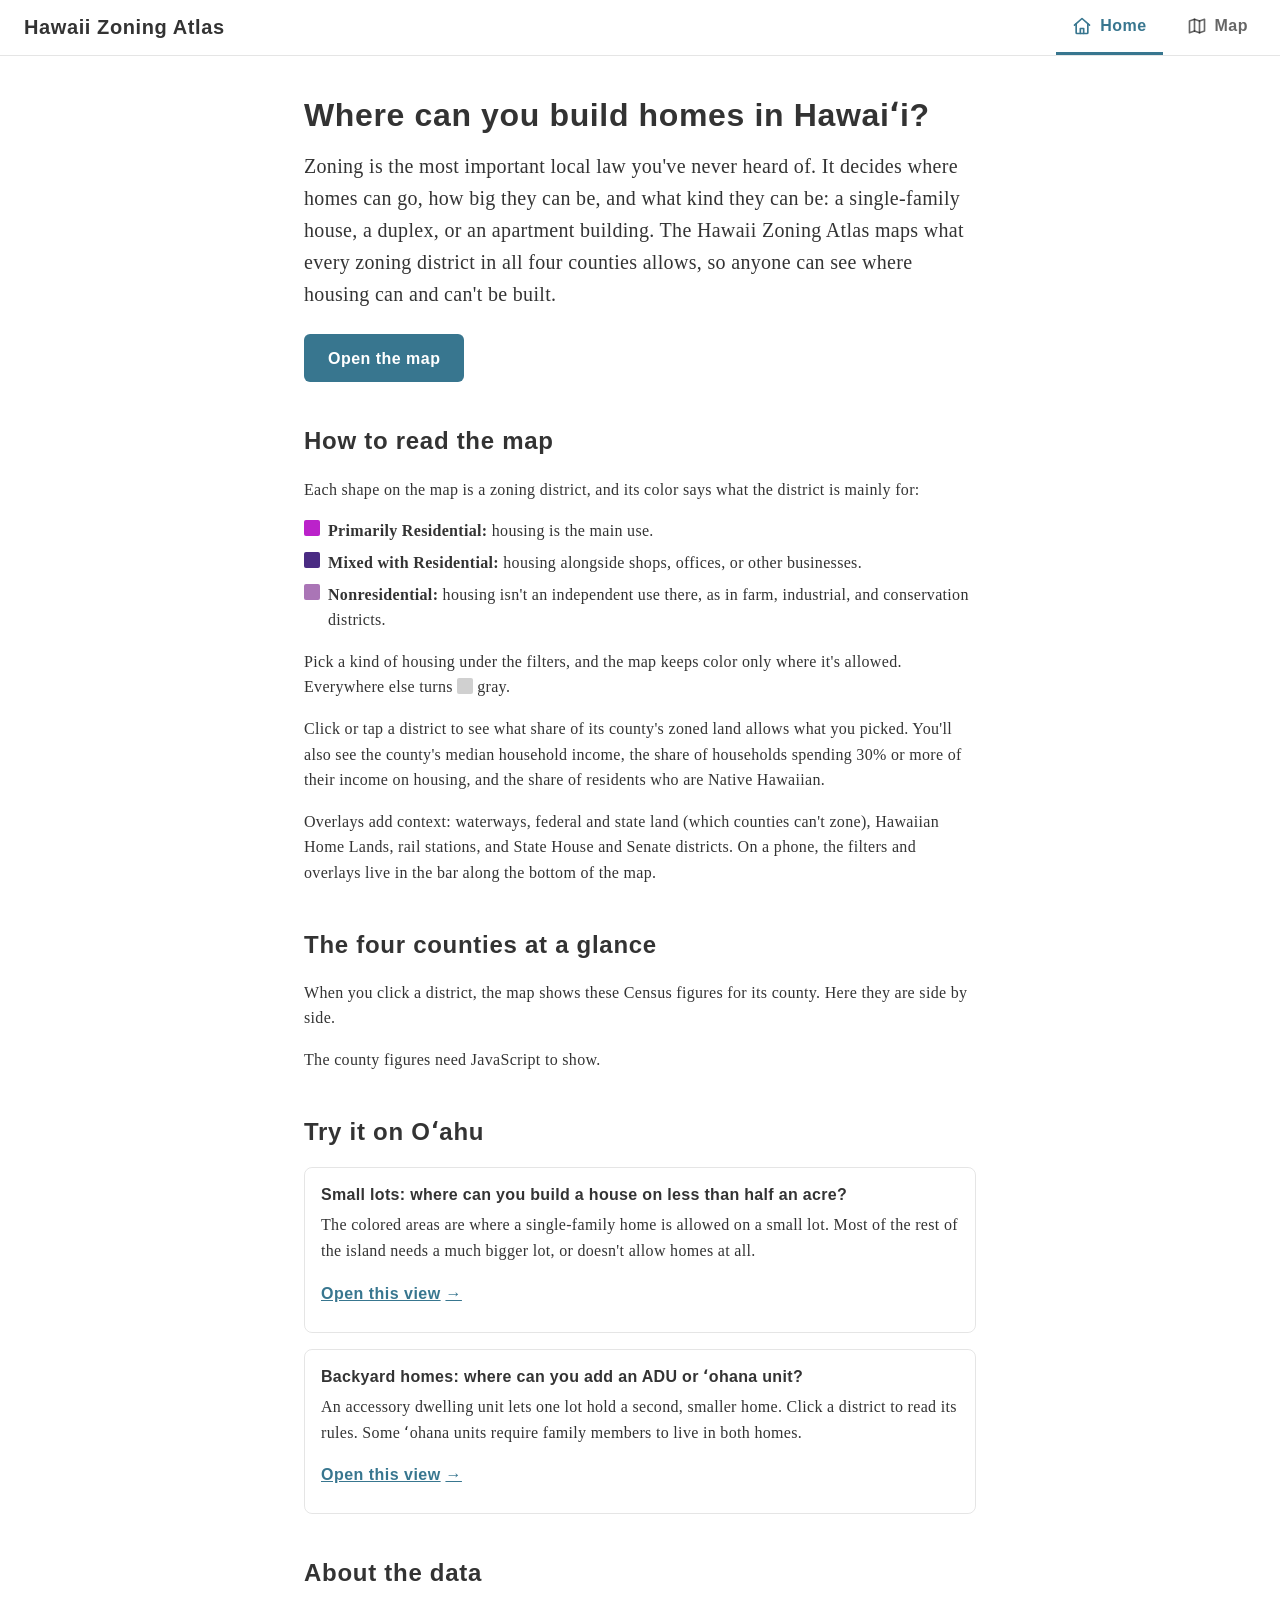
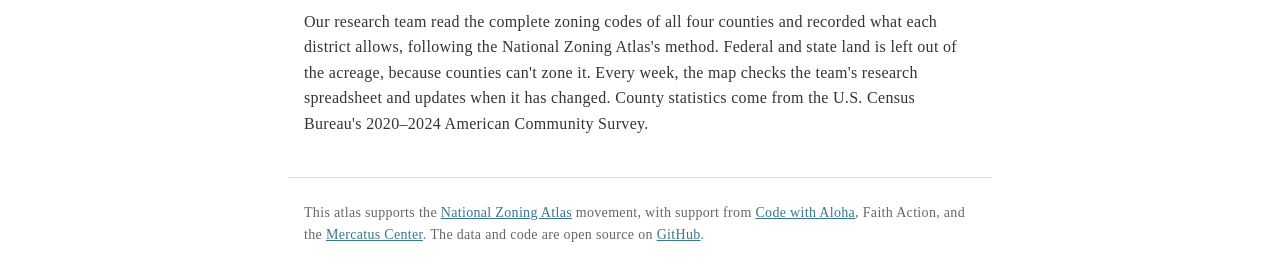
==== commit 16035d59: "Show the four counties' Census figures on the Home page Co-Authored-By: Claude Opus 5.5 <noreply@ant" ====
--- a/index.html
+++ b/index.html
@@ -17,6 +17,10 @@
 
 	<!-- Google Analytics (gtag.js), set up in scripts/analytics.js -->
 	<script src="/scripts/analytics.js" defer></script>
+
+	<!-- The county Census figures, the same file the map uses, then the table built from them -->
+	<script src="/data/demographics.js" defer></script>
+	<script src="/scripts/countyStats.js" defer></script>
 </head>
 
 <body class="homeBody">
@@ -105,6 +109,18 @@
 			</p>
 		</section>
 
+		<section class="homeSection" aria-labelledby="countyFigures">
+			<h2 id="countyFigures">The four counties at a glance</h2>
+			<p>
+				When you click a district, the map shows these Census figures for its county. Here they are side by
+				side.
+			</p>
+			<!-- scripts/countyStats.js replaces this note with the table -->
+			<div class="tableScroll" id="countyStats">
+				<p class="countyStatsNote">The county figures need JavaScript to show.</p>
+			</div>
+		</section>
+
 		<section class="homeSection" aria-labelledby="tryIt">
 			<h2 id="tryIt">Try it on Oʻahu</h2>
 			<ul class="tryList">
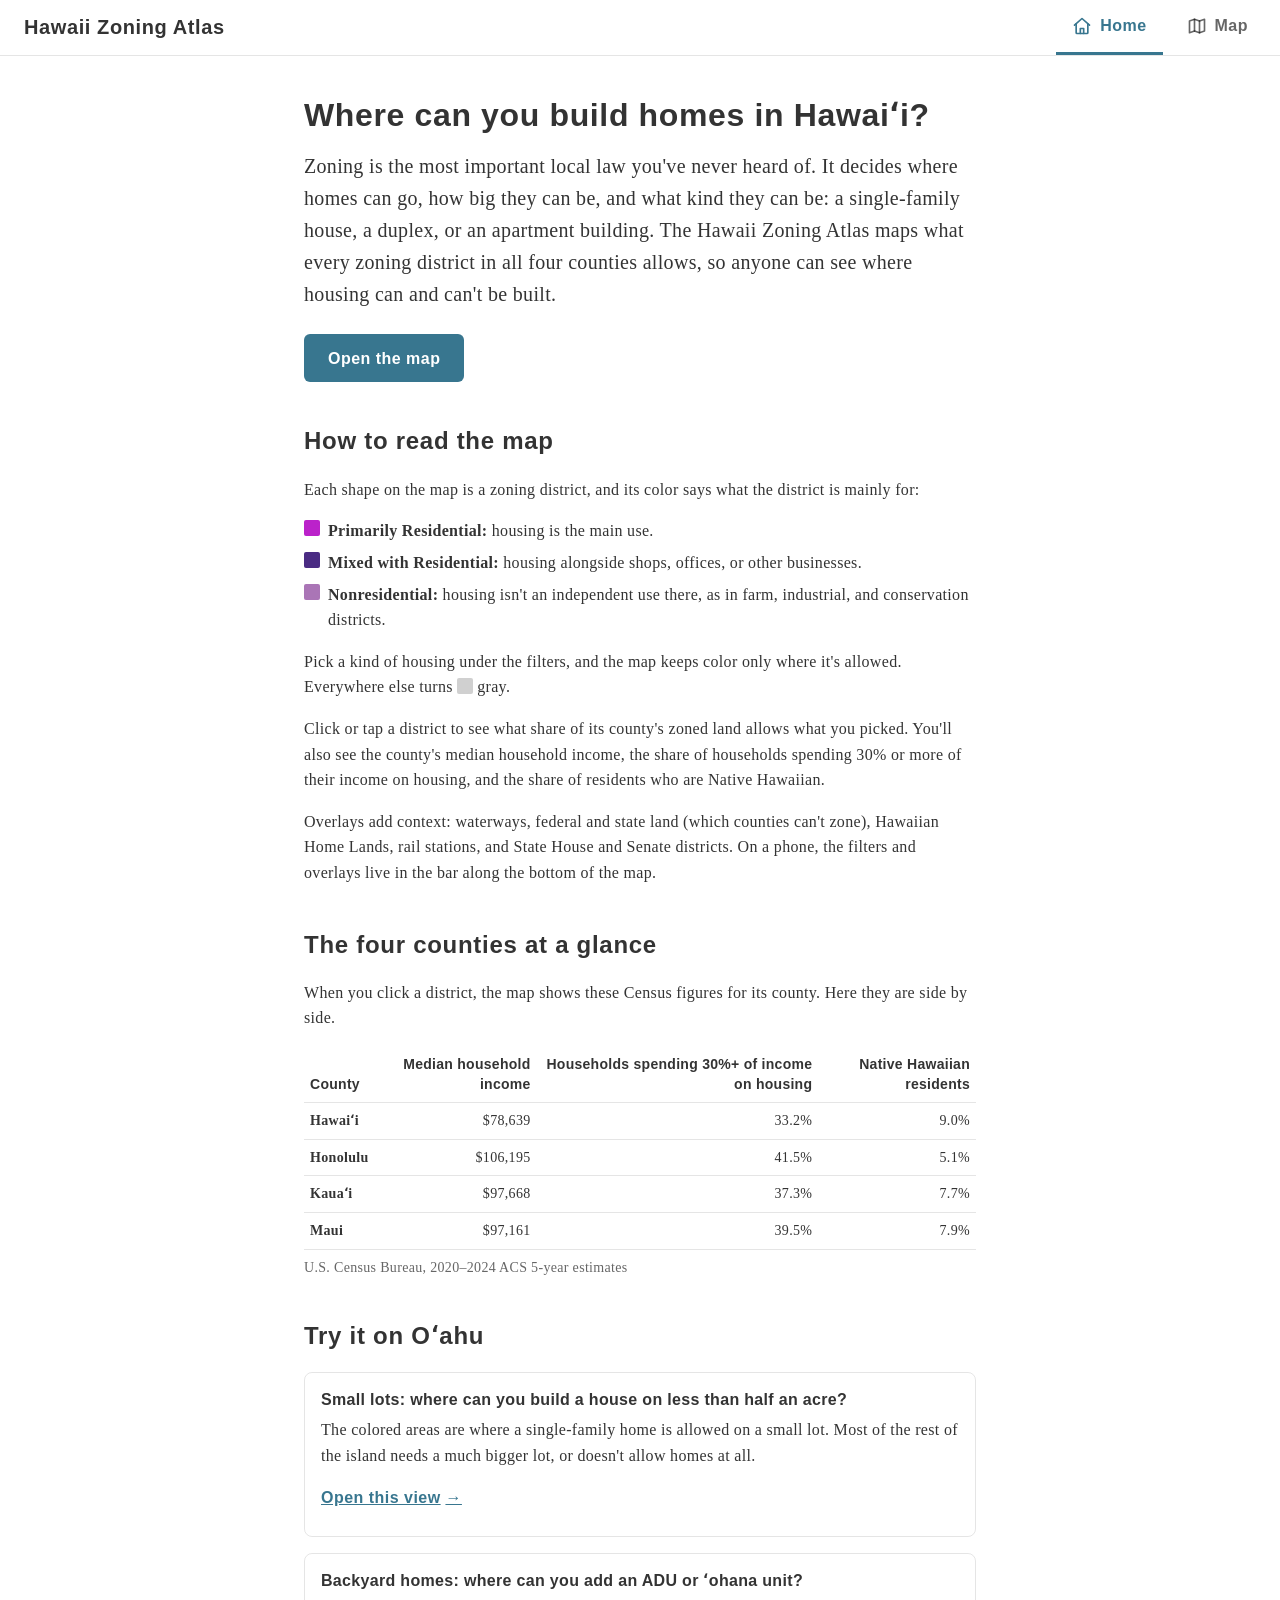
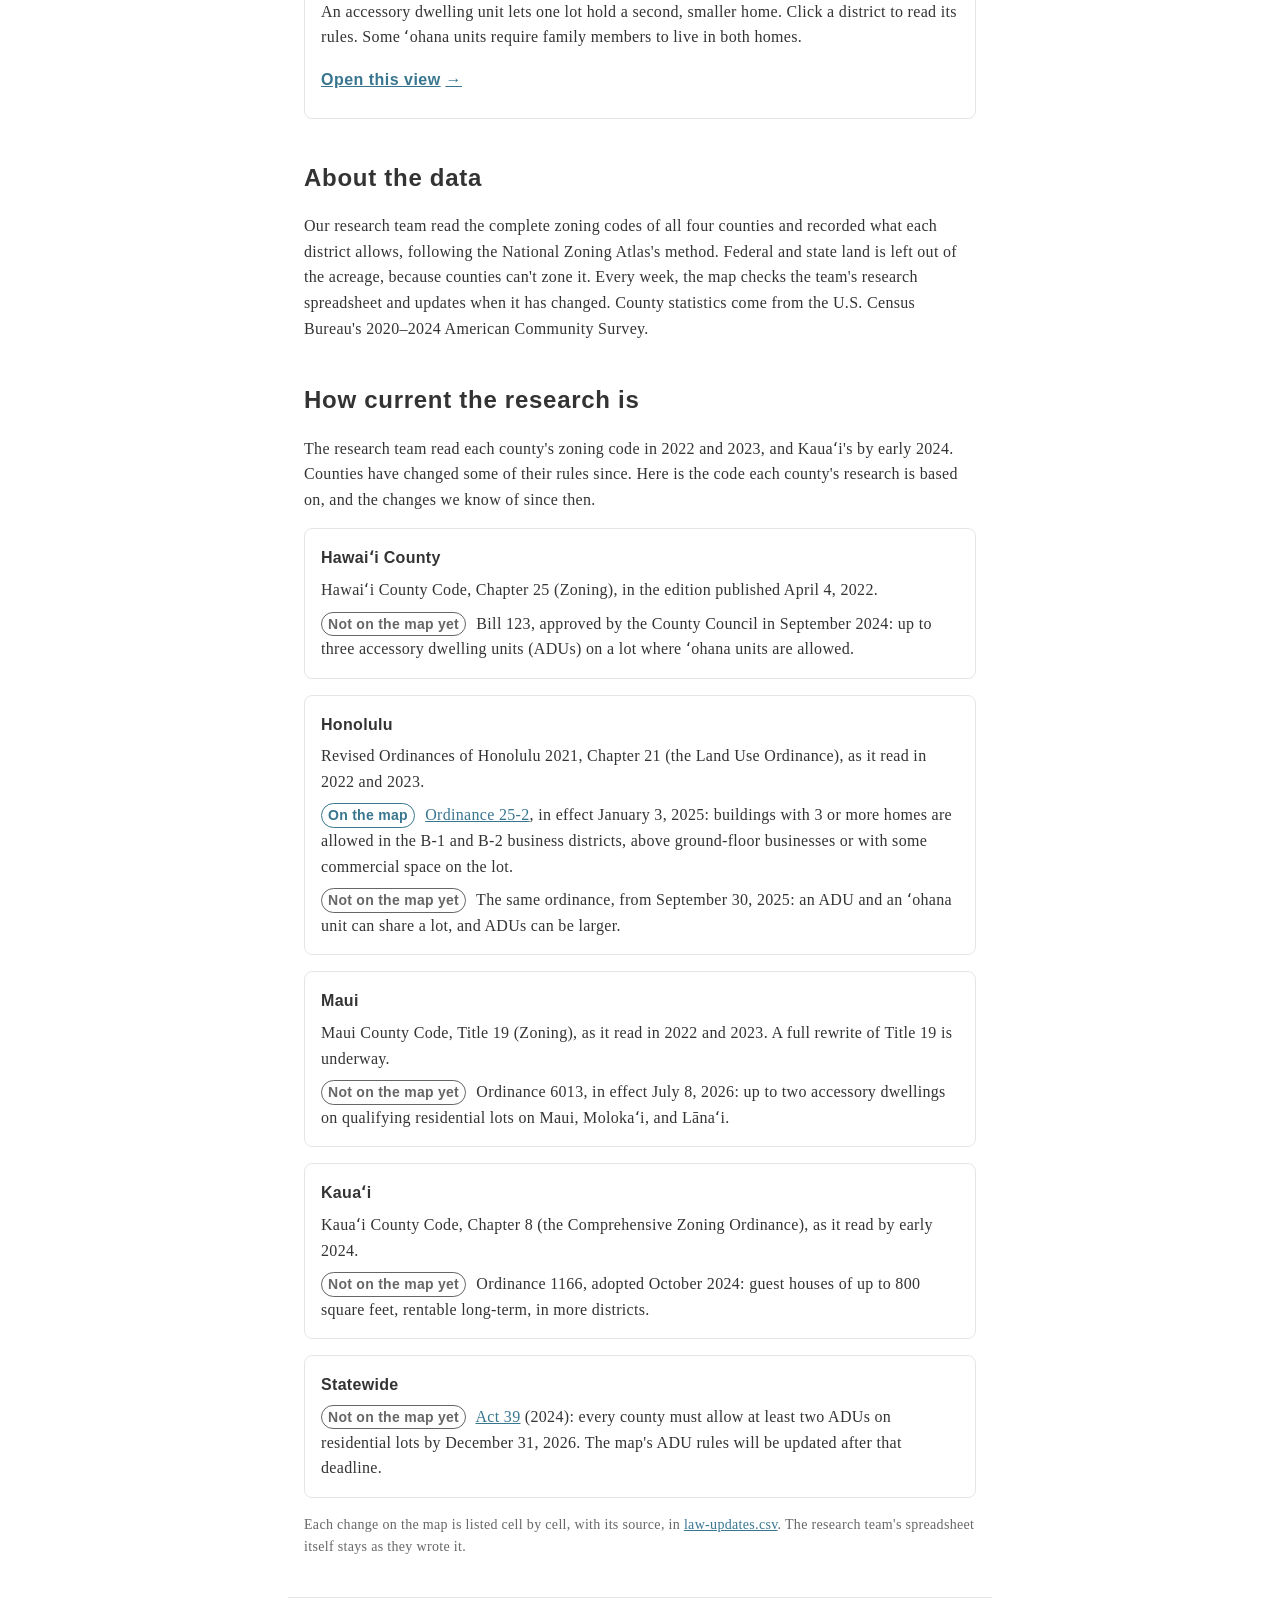
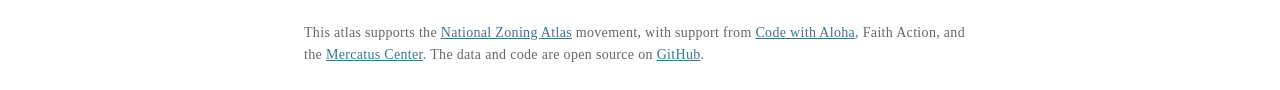
==== commit 5384a76c: "Add a Home section on how current the research is Co-Authored-By: Claude Opus 5.5 <noreply@anthropic" ====
--- a/index.html
+++ b/index.html
@@ -155,6 +155,86 @@
 				Survey.
 			</p>
 		</section>
+
+		<!-- Each county's code edition and the zoning changes since. Update it with data-pipeline/law-updates.csv -->
+		<section class="homeSection" aria-labelledby="dataAge">
+			<h2 id="dataAge">How current the research is</h2>
+			<p>
+				The research team read each county's zoning code in 2022 and 2023, and Kauaʻi's by early 2024. Counties
+				have changed some of their rules since. Here is the code each county's research is based on, and the
+				changes we know of since then.
+			</p>
+			<ul class="sourceList">
+				<li class="sourceCard">
+					<h3>Hawaiʻi County</h3>
+					<p>Hawaiʻi County Code, Chapter 25 (Zoning), in the edition published April 4, 2022.</p>
+					<ul class="changeList">
+						<li>
+							<span class="changeStatus">Not on the map yet</span>
+							Bill 123, approved by the County Council in September 2024: up to three accessory dwelling units
+							(ADUs) on a lot where ʻohana units are allowed.
+						</li>
+					</ul>
+				</li>
+				<li class="sourceCard">
+					<h3>Honolulu</h3>
+					<p>Revised Ordinances of Honolulu 2021, Chapter 21 (the Land Use Ordinance), as it read in 2022 and 2023.</p>
+					<ul class="changeList">
+						<li>
+							<span class="changeStatus changeStatusOnMap">On the map</span>
+							<a href="https://files.amlegal.com/pdffiles/Honolulu/ORD25-002.pdf" target="_blank"
+								rel="noopener">Ordinance 25-2</a>, in effect January 3, 2025: buildings with 3 or more homes are
+							allowed in the B-1 and B-2 business districts, above ground-floor businesses or with some commercial
+							space on the lot.
+						</li>
+						<li>
+							<span class="changeStatus">Not on the map yet</span>
+							The same ordinance, from September 30, 2025: an ADU and an ʻohana unit can share a lot, and ADUs can
+							be larger.
+						</li>
+					</ul>
+				</li>
+				<li class="sourceCard">
+					<h3>Maui</h3>
+					<p>Maui County Code, Title 19 (Zoning), as it read in 2022 and 2023. A full rewrite of Title 19 is underway.</p>
+					<ul class="changeList">
+						<li>
+							<span class="changeStatus">Not on the map yet</span>
+							Ordinance 6013, in effect July 8, 2026: up to two accessory dwellings on qualifying residential lots on
+							Maui, Molokaʻi, and Lānaʻi.
+						</li>
+					</ul>
+				</li>
+				<li class="sourceCard">
+					<h3>Kauaʻi</h3>
+					<p>Kauaʻi County Code, Chapter 8 (the Comprehensive Zoning Ordinance), as it read by early 2024.</p>
+					<ul class="changeList">
+						<li>
+							<span class="changeStatus">Not on the map yet</span>
+							Ordinance 1166, adopted October 2024: guest houses of up to 800 square feet, rentable long-term, in
+							more districts.
+						</li>
+					</ul>
+				</li>
+				<li class="sourceCard">
+					<h3>Statewide</h3>
+					<ul class="changeList">
+						<li>
+							<span class="changeStatus">Not on the map yet</span>
+							<a href="https://data.capitol.hawaii.gov/sessions/sessionlaws/Years/SLH2024/SLH2024_Act39.pdf"
+								target="_blank" rel="noopener">Act 39</a> (2024): every county must allow at least two ADUs on
+							residential lots by December 31, 2026. The map's ADU rules will be updated after that deadline.
+						</li>
+					</ul>
+				</li>
+			</ul>
+			<p class="sourceNote">
+				Each change on the map is listed cell by cell, with its source, in
+				<a href="https://github.com/boobeh123/HawaiiZoningAtlas/blob/main/data-pipeline/law-updates.csv"
+					target="_blank" rel="noopener">law-updates.csv</a>. The research team's spreadsheet itself stays as they
+				wrote it.
+			</p>
+		</section>
 	</main>
 
 	<footer class="homeFooter">
--- a/style.css
+++ b/style.css
@@ -113,6 +113,8 @@
   background-color: var(--colorSurface);
   top: calc(var(--mapTop) + var(--edgeGap));
   left: var(--edgeGap);
+  padding: var(--spaceMd);
+  border-radius: 2px;
   opacity: 0.95;
 }
 
@@ -138,15 +140,6 @@
 
 label:hover {
   opacity: 0.8;
-}
-
-.subgroup {
-  margin-bottom: 10px;
-}
-
-.main-in-group:checked ~ span {
-  font-weight: bold;
-  color: var(--colorText);
 }
 
 hr {
@@ -161,7 +154,37 @@
   margin-left: calc(var(--areaPanelWidth) / -2);
   left: 50%;
   z-index: 999;
+  /* Room on the right for the close button. The ID beats Tachyons' pa3. */
+  padding-right: 40px;
   font-size: 0.95em;
+}
+
+/* The ✕ in the panel's top corner (see buildAreaCloseButton) */
+.areaCloseButton {
+  position: absolute;
+  top: var(--spaceXs);
+  right: var(--spaceXs);
+  display: flex;
+  align-items: center;
+  justify-content: center;
+  width: 32px;
+  height: 32px;
+  padding: 0;
+  border: 0;
+  border-radius: 50%;
+  background: none;
+  color: var(--colorTextMuted);
+  cursor: pointer;
+}
+
+/* Two classes, to beat the 24px in Google's .material-icons rule */
+.areaCloseButton.material-icons {
+  font-size: var(--fontSizeLg);
+}
+
+.areaCloseButton:focus-visible {
+  outline: 2px solid var(--colorBrand);
+  outline-offset: -2px;
 }
 
 /* Row of county stats under the area calculation */
@@ -239,13 +262,8 @@
   border-radius: 2px;
 }
 
-#resetFilters {
-  cursor: pointer;
-  font-size: var(--fontSizeLg);
-}
-
-/* Google's .material-icons rule sets display: inline-block, which would beat
-   the hidden attribute (see updateResetButton) */
+/* .clearButton's display: inline-flex would beat the hidden attribute (see
+   updateResetButton) */
 #resetFilters[hidden] {
   display: none;
 }
@@ -317,6 +335,13 @@
   letter-spacing: 0.02em;
 }
 
+/* A teal ring around whatever the tour highlights, so the lit area reads as
+   a deliberate highlight. Inset, so it stays inside the hole in the dimmed
+   overlay. */
+#driver-highlighted-element-stage {
+  box-shadow: inset 0 0 0 3px var(--colorBrand);
+}
+
 .bb-dotted {
   border-bottom: 1px dotted var(--colorRule);
 }
@@ -324,6 +349,208 @@
 .sidebarLogo {
   width: auto;
   height: 45px;
+}
+
+/**************************************************************
+Utilities
+***************************************************************/
+
+/* Hidden on screen, but still read by screen readers */
+.visuallyHidden {
+  position: absolute;
+  width: 1px;
+  height: 1px;
+  margin: -1px;
+  padding: 0;
+  overflow: hidden;
+  clip: rect(0 0 0 0);
+  white-space: nowrap;
+  border: 0;
+}
+
+/**************************************************************
+Map sidebar
+***************************************************************/
+
+.sidebarIntro {
+  margin: var(--spaceSm) 0;
+  font-size: var(--fontSizeBase);
+}
+
+.sidebarHelp {
+  margin: var(--spaceSm) 0;
+  font-size: var(--fontSizeSm);
+}
+
+#form {
+  font-size: var(--fontSizeSm);
+  line-height: 1.25;
+}
+
+/* The section headings, the Overlays legend, and the opacity label. The
+   muted color passes AA, which the old 40% black didn't. */
+.sidebarHeading {
+  display: block;
+  margin: var(--spaceMd) 0 var(--spaceXs);
+  padding: 0;
+  color: var(--colorTextMuted);
+  font-family: var(--fontHeading);
+  font-size: var(--fontSizeBase);
+  font-weight: bold;
+  letter-spacing: 0.03em;
+}
+
+/* The zone-type key */
+.legendList {
+  margin: 0;
+  padding: 0;
+  list-style: none;
+}
+
+.legendNote {
+  color: var(--colorTextMuted);
+  font-style: italic;
+}
+
+/* "Housing types" with the Clear button beside it */
+.sectionHeader {
+  display: flex;
+  align-items: center;
+  justify-content: space-between;
+  gap: var(--spaceSm);
+  margin: var(--spaceMd) 0 var(--spaceXs);
+}
+
+.sectionHeader .sidebarHeading {
+  margin: 0;
+}
+
+.clearButton {
+  display: inline-flex;
+  align-items: center;
+  gap: 2px;
+  padding: 2px var(--spaceSm) 2px var(--spaceXs);
+  border: 0;
+  border-radius: 999px;
+  background-color: var(--colorBorder);
+  color: var(--colorText);
+  font: inherit;
+  cursor: pointer;
+}
+
+/* Two classes, to beat the 24px in Google's .material-icons rule */
+.clearButton .material-icons {
+  font-size: var(--fontSizeBase);
+}
+
+/* The housing types (built by buildFilterControls in map.js) */
+.housingTypeList {
+  margin: 0;
+  padding: 0;
+  list-style: none;
+}
+
+.housingType {
+  padding: var(--spaceXs) 0;
+  border-bottom: 1px solid var(--colorBorder);
+}
+
+/* A type's on/off checkbox. A type that's on is bold. */
+.typeToggle {
+  display: flex;
+  align-items: center;
+  gap: var(--spaceXs);
+  font-size: var(--fontSizeBase);
+}
+
+.typeToggle:has(input:checked) {
+  color: var(--colorText);
+  font-weight: bold;
+}
+
+/* A type's options, indented under it */
+.typeOptions {
+  margin: var(--spaceXs) 0 var(--spaceXs) var(--spaceMd);
+}
+
+/* The radio buttons and checkboxes under a type, and the overlays */
+.filterOption {
+  display: flex;
+  align-items: center;
+  gap: var(--spaceXs);
+  padding: 2px 0;
+}
+
+/* display: flex above would beat the hidden attribute (see
+   hideNoEffectOptions in map.js) */
+.filterOption[hidden] {
+  display: none;
+}
+
+.typeToggle input,
+.filterOption input {
+  flex: none;
+  width: 16px;
+  height: 16px;
+  margin: 0;
+}
+
+/* Fieldsets without the browser's border and padding */
+.filterGroup,
+.overlayGroup {
+  min-width: 0;
+  margin: 0;
+  padding: 0;
+  border: 0;
+}
+
+.filterGroup + .filterGroup {
+  margin-top: var(--spaceSm);
+}
+
+.filterGroup legend {
+  margin-bottom: 2px;
+  padding: 0;
+  color: var(--colorText);
+  font-weight: bold;
+}
+
+.overlayGroup {
+  margin-top: var(--spaceMd);
+}
+
+.overlayGroup > .sidebarHeading {
+  margin-top: 0;
+}
+
+/* A sentence that explains a type or a group */
+.filterHint {
+  margin: 2px 0 0;
+  color: var(--colorTextMuted);
+  font-size: var(--fontSizeXs);
+}
+
+/* Under a type's name, lined up with its text */
+.housingType > .filterHint {
+  margin-left: calc(16px + var(--spaceXs));
+}
+
+.sidebarCredits {
+  margin: var(--spaceSm) 0 0;
+  color: var(--colorTextMuted);
+  font-size: var(--fontSizeSm);
+}
+
+.sidebarCredits a {
+  color: var(--colorText);
+}
+
+.typeToggle input:focus-visible,
+.filterOption input:focus-visible,
+.clearButton:focus-visible,
+#opacity:focus-visible {
+  outline: 2px solid var(--colorBrand);
+  outline-offset: 2px;
 }
 
 /**************************************************************
@@ -518,6 +745,52 @@
   background-color: var(--colorZoneNotSatisfying);
 }
 
+/* The four counties at a glance (see countyStats.js). On a narrow screen the
+   table scrolls sideways inside this box, never the page. */
+.tableScroll {
+  overflow-x: auto;
+}
+
+.countyStatsNote {
+  color: var(--colorTextMuted);
+}
+
+.countyTable {
+  width: 100%;
+  border-collapse: collapse;
+  font-size: var(--fontSizeSm);
+  line-height: 1.4;
+}
+
+.countyTable caption {
+  caption-side: bottom;
+  padding-top: var(--spaceSm);
+  color: var(--colorTextMuted);
+  text-align: left;
+}
+
+.countyTable th,
+.countyTable td {
+  padding: var(--spaceSm) var(--spaceXs);
+  border-bottom: 1px solid var(--colorBorder);
+  text-align: right;
+}
+
+.countyTable thead th {
+  font-family: var(--fontHeading);
+  letter-spacing: 0.02em;
+  vertical-align: bottom;
+}
+
+/* County names read left to right, and numbers line up on the right */
+.countyTable th:first-child {
+  text-align: left;
+}
+
+.countyTable td {
+  font-variant-numeric: tabular-nums;
+}
+
 /* "Try it" cards, each a link that opens the map already set up */
 .tryList {
   display: grid;
@@ -554,6 +827,68 @@
   font-family: var(--fontHeading);
   font-weight: bold;
   letter-spacing: 0.03em;
+}
+
+/* How current the research is: each county's code, and the changes since */
+.sourceList {
+  display: grid;
+  gap: var(--spaceMd);
+  margin: var(--spaceMd) 0 0;
+  padding: 0;
+  list-style: none;
+}
+
+.sourceCard {
+  padding: var(--spaceMd);
+  border: 1px solid var(--colorBorder);
+  border-radius: 8px;
+}
+
+.sourceCard h3 {
+  margin: 0 0 var(--spaceXs);
+  font-family: var(--fontHeading);
+  font-size: var(--fontSizeBase);
+  letter-spacing: 0.02em;
+}
+
+.sourceCard p {
+  margin: 0 0 var(--spaceSm);
+}
+
+.changeList {
+  margin: 0;
+  padding: 0;
+  list-style: none;
+}
+
+.changeList li + li {
+  margin-top: var(--spaceSm);
+}
+
+/* The status reads as text, so it doesn't rely on its color */
+.changeStatus {
+  display: inline-block;
+  margin-right: var(--spaceXs);
+  padding: 0 var(--spaceXs);
+  border: 1px solid var(--colorTextMuted);
+  border-radius: 999px;
+  color: var(--colorTextMuted);
+  font-family: var(--fontHeading);
+  font-size: var(--fontSizeSm);
+  font-weight: bold;
+  letter-spacing: 0.02em;
+  white-space: nowrap;
+}
+
+.changeStatusOnMap {
+  border-color: var(--colorBrand);
+  color: var(--colorBrand);
+}
+
+.sourceNote {
+  margin-top: var(--spaceMd);
+  color: var(--colorTextMuted);
+  font-size: var(--fontSizeSm);
 }
 
 .homeFooter {
@@ -749,12 +1084,28 @@
     padding: var(--spaceMd);
   }
 
+  /* Full-size touch targets for the filters, the overlays, and Clear */
+  .typeToggle,
+  .filterOption,
+  .clearButton {
+    min-height: 44px;
+  }
+
   /* Across the top of the map, clear of the zoom buttons */
   #activeAreaCalculator {
     left: var(--phoneGap);
     right: var(--zoomButtonsClearance);
     width: auto;
     margin-left: 0;
+    padding-right: 48px;
+  }
+
+  /* A full-size touch target in the card's corner, beside the header */
+  .areaCloseButton {
+    top: 2px;
+    right: 2px;
+    width: 44px;
+    height: 44px;
   }
 
   /* The area card keeps to the top of the map, so the middle stays free for
@@ -855,6 +1206,46 @@
     overflow-y: auto;
   }
 
+  /* On the steps inside the drawer, a popover keeps to the space above it,
+     so it never covers what the tour points at. Long text scrolls, with the
+     buttons pinned. */
+  body:has(#sidebar.drawerTour) #driver-popover-item {
+    max-height: calc(100dvh - var(--tabBarSpace) - var(--drawerTourHeight) - 2 * var(--phoneGap));
+  }
+
+  /* When a popover scrolls, its buttons stay pinned at its bottom. The
+     footer takes over the popover's 15px bottom padding, so no text shows
+     below it (driver.min.css loads after this file, hence the !important).
+     flow-root contains Driver.js's floated buttons. */
+  #driver-popover-item {
+    padding-bottom: 0 !important;
+  }
+
+  #driver-popover-item .driver-popover-footer {
+    position: sticky;
+    bottom: 0;
+    display: flow-root;
+    padding: var(--spaceSm) 0 15px;
+    background-color: var(--colorSurface);
+  }
+
+  /* A tour step taller than the drawer is cut to the drawer's height, so its
+     highlight ends at the drawer's edge (see showTourStep) */
+  .tourStepClamp {
+    max-height: calc(var(--drawerTourHeight) - var(--drawerBarHeight));
+    overflow: hidden;
+  }
+
+  /* During the tour the highlight hugs each step, so the sidebar's sections
+     and the map's Map/Satellite switch get room on their sides for its ring,
+     which would otherwise cover the letters at their edges. The negative
+     margin keeps their content where it is. (map.js sets .tourRunning before
+     Driver.js measures a step, and removes it when the tour ends.) */
+  .tourRunning :is(#form > *, .leaflet-control-layers-list) {
+    margin-inline: calc(-1 * var(--spaceXs));
+    padding-inline: var(--spaceXs);
+  }
+
   /* The popover's arrow would point at the wrong place. driver.min.css loads
      after this file, hence the !important */
   #driver-popover-item .driver-popover-tip {
